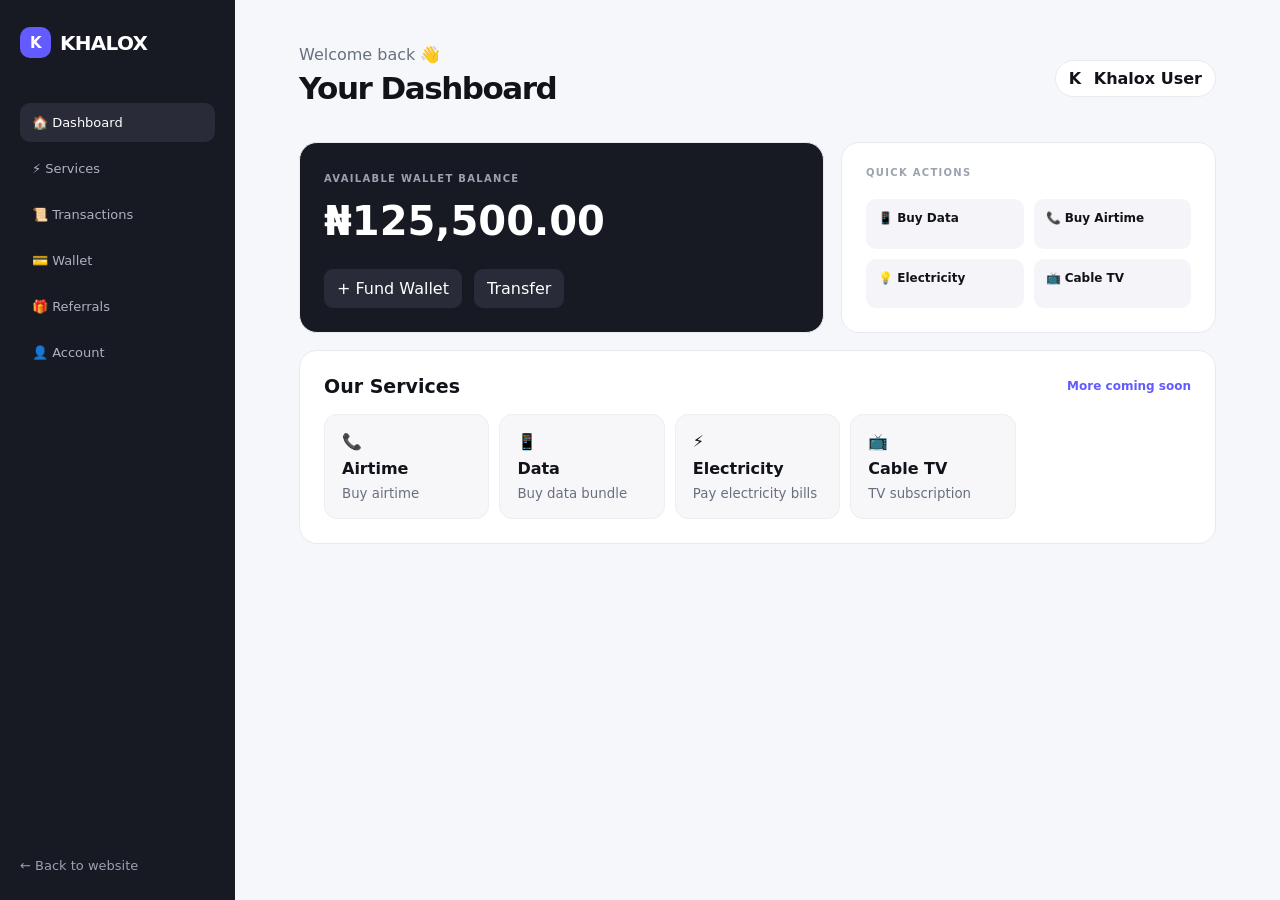
==== dashboard.html @ d81ad6f2 "Replace button with link for Cable TV service" ====
<!DOCTYPE html>
<html lang="en">
<head>
    <meta charset="UTF-8">
    <meta name="viewport" content="width=device-width, initial-scale=1.0">

    <title>Khalox — Dashboard</title>

    <link rel="stylesheet" href="css/style.css">
</head>

<body class="dashboard-body">

<!-- SIDEBAR -->
<aside class="sidebar">

    <a href="index.html" class="brand">
        <span>K</span>
        KHALOX
    </a>

    <nav>

        <a href="dashboard.html" class="active">
            🏠 Dashboard
        </a>

        <a href="#services">
            ⚡ Services
        </a>

        <a href="#transactions">
            📜 Transactions
        </a>

        <a href="#wallet">
            💳 Wallet
        </a>

        <a href="#referral">
            🎁 Referrals
        </a>

        <a href="#account">
            👤 Account
        </a>

    </nav>

    <a href="index.html" class="side-exit">
        ← Back to website
    </a>

</aside>


<!-- MAIN CONTENT -->
<main class="dash-main">

    <!-- HEADER -->
    <header class="dash-header">

        <div>
            <p>Welcome back 👋</p>
            <h1>Your Dashboard</h1>
        </div>

        <div class="user-chip">
            K
            <span>Khalox User</span>
        </div>

    </header>


    <!-- BALANCE + QUICK ACTIONS -->
    <section class="dash-grid" id="wallet">

        <div class="dash-balance">

            <span>AVAILABLE WALLET BALANCE</span>

            <strong>
                ₦125,500.00
            </strong>

            <button onclick="demo('Fund Wallet')">
                + Fund Wallet
            </button>

            <button onclick="demo('Transfer')">
                Transfer
            </button>

        </div>


        <div class="quick">

            <span>QUICK ACTIONS</span>

            <a href="#services">
                📱 Buy Data
            </a>

            <a href="#services">
                📞 Buy Airtime
            </a>

            <a href="#services">
                💡 Electricity
            </a>

            <a href="#services">
                📺 Cable TV
            </a>

        </div>

    </section>


    <!-- SERVICES -->
    <section class="dash-section" id="services">

        <div class="dash-title">

            <h2>
                Our Services
            </h2>

            <span>
                More coming soon
            </span>

        </div>


        <div class="dash-services">

            <a href="services/airtime.html" class="service-link">
    📞
    <b>Airtime</b>
    <small>Buy airtime</small>
            </a>

            <a href="services/data.html" class="service-link">
    📱
    <b>Data</b>
    <small>Buy data bundle</small>
            </a>


            <a href="services/electricity.html" class="service-link">
    ⚡
    <b>Electricity</b>
    <small>Pay electricity bills</small>
            </a>
<a href="services/cable.html" class="service-link">
    📺
    <b>Cable TV</b>
    <small>TV subscription</small>
</a>
---- css/style.css ----
:root{--bg:#f7f8fc;--ink:#11131a;--muted:#687080;--line:#e8eaf0;--primary:#635bff;--dark:#171923;--card:#fff;--green:#13a673}
*{box-sizing:border-box}
html{scroll-behavior:smooth}
body{margin:0;font-family:Inter,ui-sans-serif,system-ui,-apple-system,Segoe UI,Roboto,Arial,sans-serif;color:var(--ink);background:var(--bg)}
a{text-decoration:none;color:inherit}
button,input{font:inherit}

.navbar{height:76px;background:#fff;border-bottom:1px solid var(--line);display:flex;align-items:center;justify-content:space-between;padding:0 6%;position:sticky;top:0;z-index:20}
.brand{font-weight:900;letter-spacing:-.7px;font-size:20px;display:flex;align-items:center;gap:9px}
.brand span{display:grid;place-items:center;width:31px;height:31px;border-radius:10px;background:var(--primary);color:white;font-size:15px}
.navbar nav{display:flex;align-items:center;gap:26px;font-size:14px;color:#454b58}
.nav-login{font-weight:700}
.nav-btn,.primary-btn{background:var(--primary);color:white;padding:12px 18px;border-radius:11px;font-weight:800;border:0;cursor:pointer;display:inline-block}
.menu{display:none;border:0;background:none;font-size:25px}

.hero{min-height:610px;padding:85px 8%;display:grid;grid-template-columns:1.05fr .95fr;gap:70px;align-items:center;background:radial-gradient(circle at 80% 35%,#e8e7ff,transparent 32%),linear-gradient(180deg,#fff,#f7f8fc)}
.pill,.eyebrow{font-size:11px;font-weight:900;letter-spacing:1.5px;color:var(--primary)}
.pill{display:inline-block;background:#eeedff;padding:8px 12px;border-radius:99px;letter-spacing:.3px}
.hero h1{font-size:clamp(46px,6vw,78px);line-height:.98;letter-spacing:-4px;margin:20px 0}
.hero h1 em{font-style:normal;color:var(--primary)}
.hero p{font-size:18px;line-height:1.7;color:var(--muted);max-width:590px}
.hero-actions{display:flex;gap:12px;margin:30px 0 20px;flex-wrap:wrap}
.secondary-btn{padding:11px 18px;border:1px solid var(--line);background:#fff;border-radius:11px;font-weight:800;display:inline-block}
.trust{font-size:13px;color:var(--muted)}
.trust span{color:var(--green);font-weight:900}

.hero-card{background:#171923;color:#fff;border-radius:28px;padding:28px;box-shadow:0 25px 70px #27265b25;max-width:430px;justify-self:center;width:100%;transform:rotate(1deg)}
.card-top{display:flex;justify-content:space-between;color:#bfc2ce}
.dot{width:10px;height:10px;border-radius:50%;background:#6b62ff}
.balance{font-size:38px;font-weight:900;margin-top:48px;letter-spacing:-1px}
.muted{color:#9ca1b0;font-size:13px}
.mini-actions{display:flex;gap:9px;margin:25px 0}
.mini-actions button{background:#2a2d38;border:0;color:#fff;padding:10px 12px;border-radius:9px}
.activity{border-top:1px solid #30333e;padding-top:15px}
.activity>div{display:flex;align-items:center;gap:10px;margin:15px 0}
.activity p{flex:1;margin:0;font-size:13px}
.activity small{display:block;color:#8d92a0;margin-top:3px}
.activity strong{font-size:12px}
.icon{width:34px;height:34px;border-radius:10px;display:grid;place-items:center}
.icon.green{background:#103f33}
.icon.blue{background:#182f5a}

.stats{display:grid;grid-template-columns:repeat(4,1fr);background:#fff;border-block:1px solid var(--line);padding:27px 8%}
.stats div{display:flex;flex-direction:column;align-items:center;border-right:1px solid var(--line)}
.stats div:last-child{border:0}
.stats strong{font-size:26px}
.stats span{font-size:12px;color:var(--muted);margin-top:4px}

.section{padding:95px 8%}
.section-head{display:flex;justify-content:space-between;gap:30px;align-items:end;margin-bottom:35px}
.section-head h2,.why h2,.cta h2{font-size:40px;letter-spacing:-2px;margin:8px 0}
.section-head p{max-width:390px;color:var(--muted);line-height:1.6}

.service-grid{display:grid;grid-template-columns:repeat(3,1fr);gap:17px}
.service-card{background:#fff;border:1px solid var(--line);border-radius:18px;padding:24px;transition:.2s}
.service-card:hover{transform:translateY(-4px);box-shadow:0 15px 40px #0000000b}
.service-card h3{margin:18px 0 7px}
.service-card p{color:var(--muted);line-height:1.5;font-size:14px;min-height:43px}
.service-card span{font-size:13px;font-weight:800;color:var(--primary)}
.service-icon{width:45px;height:45px;border-radius:13px;display:grid;place-items:center;font-weight:900}
.orange{background:#fff0df;color:#ee8b20}
.purple{background:#eeedff;color:#635bff}
.blue{background:#e6f1ff;color:#3180e8}
.pink{background:#ffe7f1;color:#df4d86}
.green{background:#e4f8f0;color:#13966a}
.dark{background:#eceef3;color:#171923}

.why{background:#171923;color:#fff;display:grid;grid-template-columns:.9fr 1.1fr;gap:80px}
.why-panel p{color:#aeb2c0;line-height:1.7;max-width:480px;margin-bottom:28px}
.features{display:grid;grid-template-columns:1fr 1fr;gap:20px}
.features div{border:1px solid #30333e;padding:24px;border-radius:17px}
.features b{color:#8e88ff}
.features p{color:#aeb2c0;line-height:1.5;font-size:14px}

.cta{margin:30px 8% 90px;padding:55px;border-radius:25px;background:#eae9ff;display:flex;justify-content:space-between;align-items:center;gap:20px}
.cta p{color:var(--muted)}

.faq details{background:#fff;border:1px solid var(--line);padding:20px;border-radius:13px;margin:10px 0}
.faq summary{font-weight:800;cursor:pointer}
.faq details p{color:var(--muted);line-height:1.6}

footer{background:#fff;border-top:1px solid var(--line);padding:45px 8%;display:flex;justify-content:space-between;gap:30px;flex-wrap:wrap}
footer p,footer small{color:var(--muted);font-size:13px}
footer>div:nth-child(2){display:flex;gap:20px;font-size:13px;font-weight:700}

.auth-body{min-height:100vh;background:linear-gradient(135deg,#f7f8fc,#ecebff)}
.auth-brand{position:absolute;top:28px;left:6%}
.auth-wrap{min-height:100vh;display:grid;place-items:center;padding:80px 20px}
.auth-card{width:min(440px,100%);background:#fff;border:1px solid var(--line);border-radius:22px;padding:35px;box-shadow:0 20px 70px #0000000c}
.auth-card h1{font-size:34px;letter-spacing:-1.5px;margin:8px 0}
.auth-card>p{color:var(--muted);line-height:1.5}
.auth-card form{margin-top:25px}
.auth-card label{display:block;font-size:13px;font-weight:800;margin:15px 0}
.auth-card input{width:100%;padding:13px;border:1px solid #dfe2ea;border-radius:10px;margin-top:7px;outline:0}
.auth-card input:focus{border-color:var(--primary)}
.form-row{display:flex!important;justify-content:space-between;align-items:center;font-weight:500!important}
.form-row a,.auth-bottom a{color:var(--primary);font-weight:800}
.check{display:flex!important;align-items:center;gap:6px;white-space:nowrap}
.check input{width:auto!important;margin:0!important}
.full{width:100%;text-align:center}
.or{text-align:center;color:var(--muted);font-size:12px;margin:15px 0}
.auth-bottom{text-align:center;font-size:13px}

.dashboard-body{display:flex;background:#f6f7fb}
.sidebar{position:fixed;width:235px;height:100vh;background:#171923;color:#fff;padding:27px 20px;display:flex;flex-direction:column}
.sidebar nav{display:grid;gap:7px;margin-top:45px}
.sidebar nav a{padding:12px;border-radius:10px;color:#aeb2c0;font-size:13px}
.sidebar nav a.active,.sidebar nav a:hover{background:#292c38;color:#fff}
.side-exit{margin-top:auto;color:#9ca1b0;font-size:13px}
.dash-main{margin-left:235px;padding:45px 5%;width:calc(100% - 235px)}
.dash-header{display:flex;justify-content:space-between;align-items:center;margin-bottom:30px}
.dash-header h1{margin:6px 0;font-size:31px;letter-spacing:-1.5px}
.dash-header p{margin:0;color:var(--muted)}
.user-chip{background:#fff;border:1px solid var(--line);padding:8px 13px;border-radius:30px;font-weight:900}
.user-chip span{font-weight:600;margin-left:7px}

.dash-grid{display:grid;grid-template-columns:1.4fr 1fr;gap:17px}
.dash-balance,.quick,.dash-section{background:#fff;border:1px solid var(--line);border-radius:18px;padding:24px}
.dash-balance{background:#171923;color:#fff}
.dash-balance>span,.quick>span{font-size:10px;letter-spacing:1.3px;font-weight:900;color:#9ca1b0}
.dash-balance strong{display:block;font-size:40px;margin:12px 0 25px}
.dash-balance button{background:#292c38;color:#fff;border:0;padding:10px 13px;border-radius:9px;margin-right:7px}
.quick{display:grid;grid-template-columns:1fr 1fr;gap:10px}
.quick span{grid-column:1/-1}
.quick a{background:#f5f5f9;padding:12px;border-radius:10px;font-size:12px;font-weight:800}

.dash-section{margin-top:17px}
.dash-title{display:flex;justify-content:space-between;align-items:center;margin-bottom:17px}
.dash-title h2{margin:0;font-size:19px}
.dash-title a,.dash-title span{font-size:12px;color:var(--primary);font-weight:800}
.dash-services{display:grid;grid-template-columns:repeat(5,1fr);gap:10px}
.dash-services button{background:#f7f7fa;border:1px solid #eceef3;border-radius:13px;padding:17px;text-align:left;cursor:pointer}
.dash-services button>b,.dash-services button>small{display:block;margin-top:8px}
.dash-services button>small{color:var(--muted)}

.table-wrap{overflow:auto}
table{width:100%;border-collapse:collapse;font-size:13px}
th,td{text-align:left;padding:15px;border-bottom:1px solid var(--line);white-space:nowrap}
th{font-size:10px;color:var(--muted);letter-spacing:1px}
.status{padding:5px 8px;border-radius:20px;font-size:10px;font-weight:900}
.status.success{background:#e4f8f0;color:#138a63}

.referral{display:flex;justify-content:space-between;align-items:center}
.referral p{color:var(--muted)}
.referral button{background:var(--primary);color:#fff;border:0;border-radius:10px;padding:12px;font-weight:800}

@media(max-width:850px){
.navbar nav{display:none}
.menu{display:block}
.hero{grid-template-columns:1fr;padding:65px 6%;gap:30px}
.hero h1{letter-spacing:-2px}
.hero-card{transform:none}
.stats{grid-template-columns:1fr 1fr;gap:20px}
.stats div:nth-child(2){border:0}
.section{padding:65px 6%}
.section-head{display:block}
.service-grid{grid-template-columns:1fr 1fr}
.why{grid-template-columns:1fr;padding:65px 6%;gap:35px}
.cta{margin:20px 6% 60px;display:block;padding:35px}
.sidebar{position:static;width:100%;height:auto}
.dashboard-body{display:block}
.sidebar nav{display:none}
.side-exit{display:none}
.dash-main{margin:0;width:100%;padding:30px 5%}
.dash-grid{grid-template-columns:1fr}
.dash-services{grid-template-columns:repeat(2,1fr)}
.dash-header{align-items:flex-start}
.user-chip{display:none}
.referral{display:block}
}

@media(max-width:520px){
.hero h1{font-size:47px}
.service-grid{grid-template-columns:1fr}
.features{grid-template-columns:1fr}
.stats{padding:25px 5%}
.stats div{border:0}
.section-head h2,.why h2,.cta h2{font-size:32px}
.auth-card{padding:25px}
.dash-services{grid-template-columns:1fr 1fr}
.navbar{padding:0 5%}
      }
.service-link{
    background:#f7f7fa;
    border:1px solid #eceef3;
    border-radius:13px;
    padding:17px;
    text-align:left;
    cursor:pointer;
    display:block;
    color:inherit;
}

.service-link:hover{
    border-color:#635bff;
    transform:translateY(-2px);
}

.service-link>b,
.service-link>small{
    display:block;
    margin-top:8px;
}

.service-link>small{
    color:#687080;
}
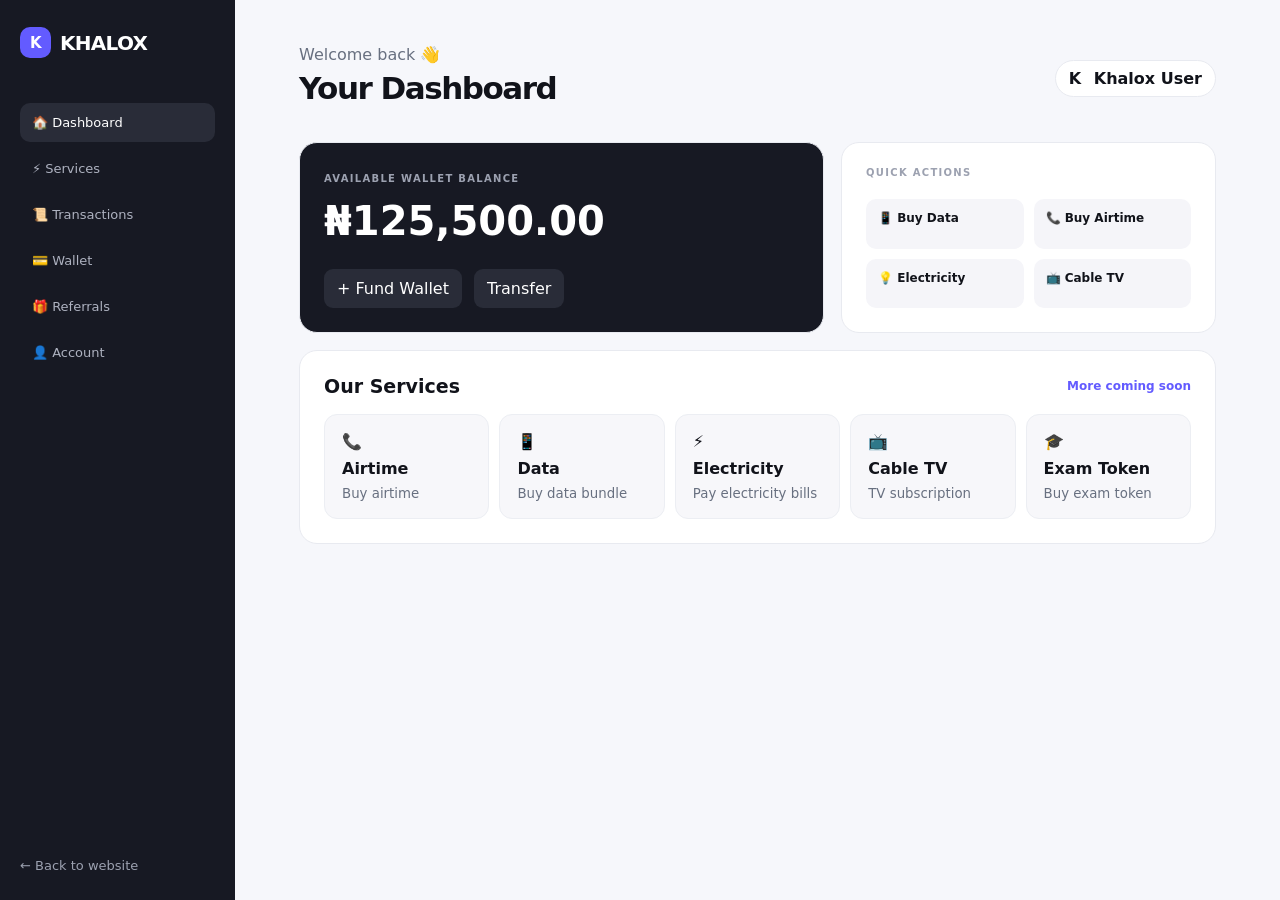
==== commit d75faa48: "Update dashboard.html" ====
--- a/dashboard.html
+++ b/dashboard.html
@@ -161,3 +161,8 @@
     <b>Cable TV</b>
     <small>TV subscription</small>
 </a>
+<a href="services/exam.html" class="service-link">
+    🎓
+    <b>Exam Token</b>
+    <small>Buy exam token</small>
+</a>
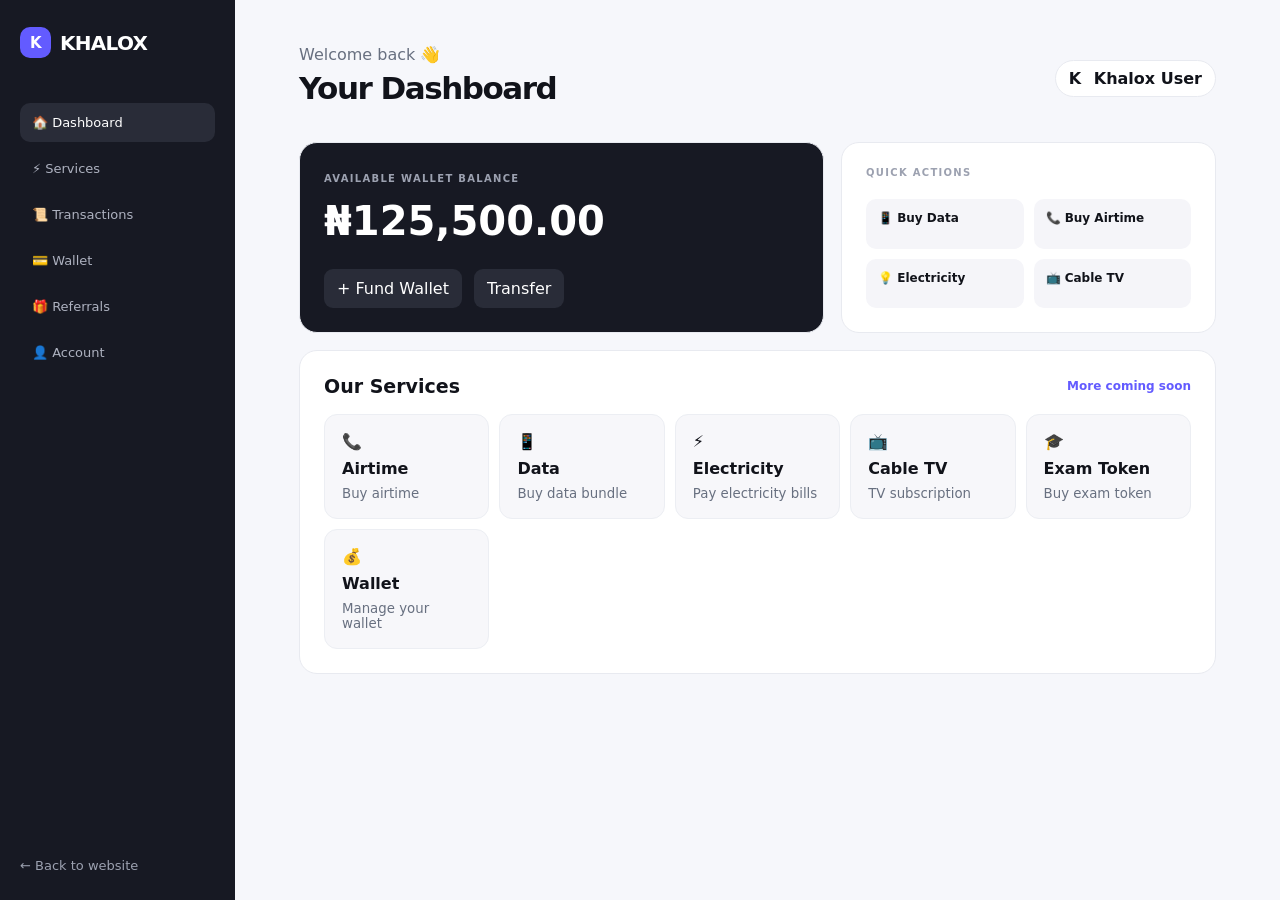
==== commit fb844301: "Add wallet link to dashboard" ====
--- a/dashboard.html
+++ b/dashboard.html
@@ -166,3 +166,8 @@
     <b>Exam Token</b>
     <small>Buy exam token</small>
 </a>
+<a href="services/wallet.html" class="service-link">
+    💰
+    <b>Wallet</b>
+    <small>Manage your wallet</small>
+</a>
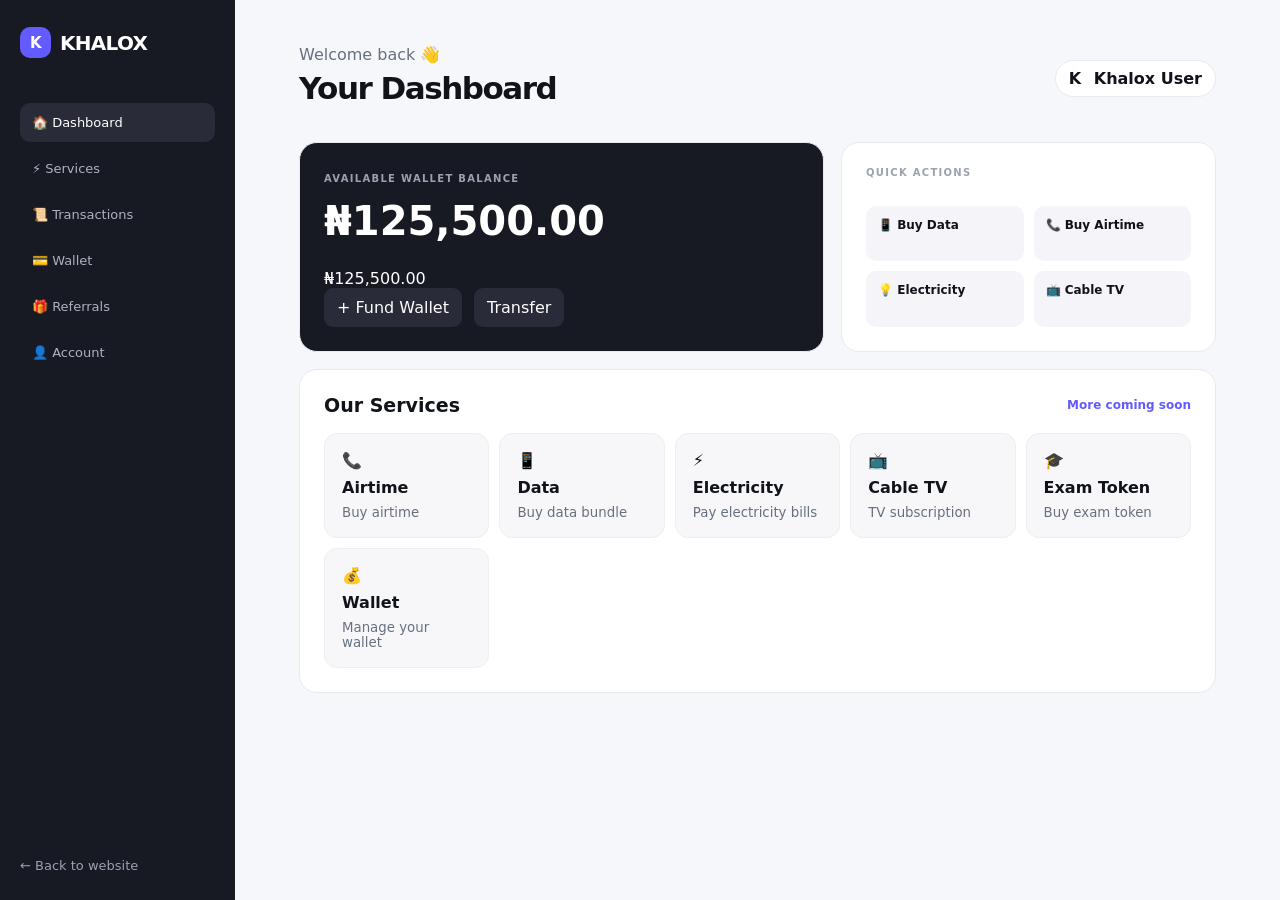
==== commit 0f81b91d: "Refactor wallet balance display in dashboard.html Updated wallet balance display to use a span for d" ====
--- a/dashboard.html
+++ b/dashboard.html
@@ -81,8 +81,11 @@
             <span>AVAILABLE WALLET BALANCE</span>
 
             <strong>
-                ₦125,500.00
+                <span data-wallet-balance>₦125,500.00</span>
             </strong>
+            <div class="wallet-balance">
+    <span data-wallet-balance>₦125,500.00</span>
+            </div>
 
             <button onclick="demo('Fund Wallet')">
                 + Fund Wallet
@@ -91,7 +94,7 @@
             <button onclick="demo('Transfer')">
                 Transfer
             </button>
-
+<script src="js/app.js"></script>
         </div>
 
 
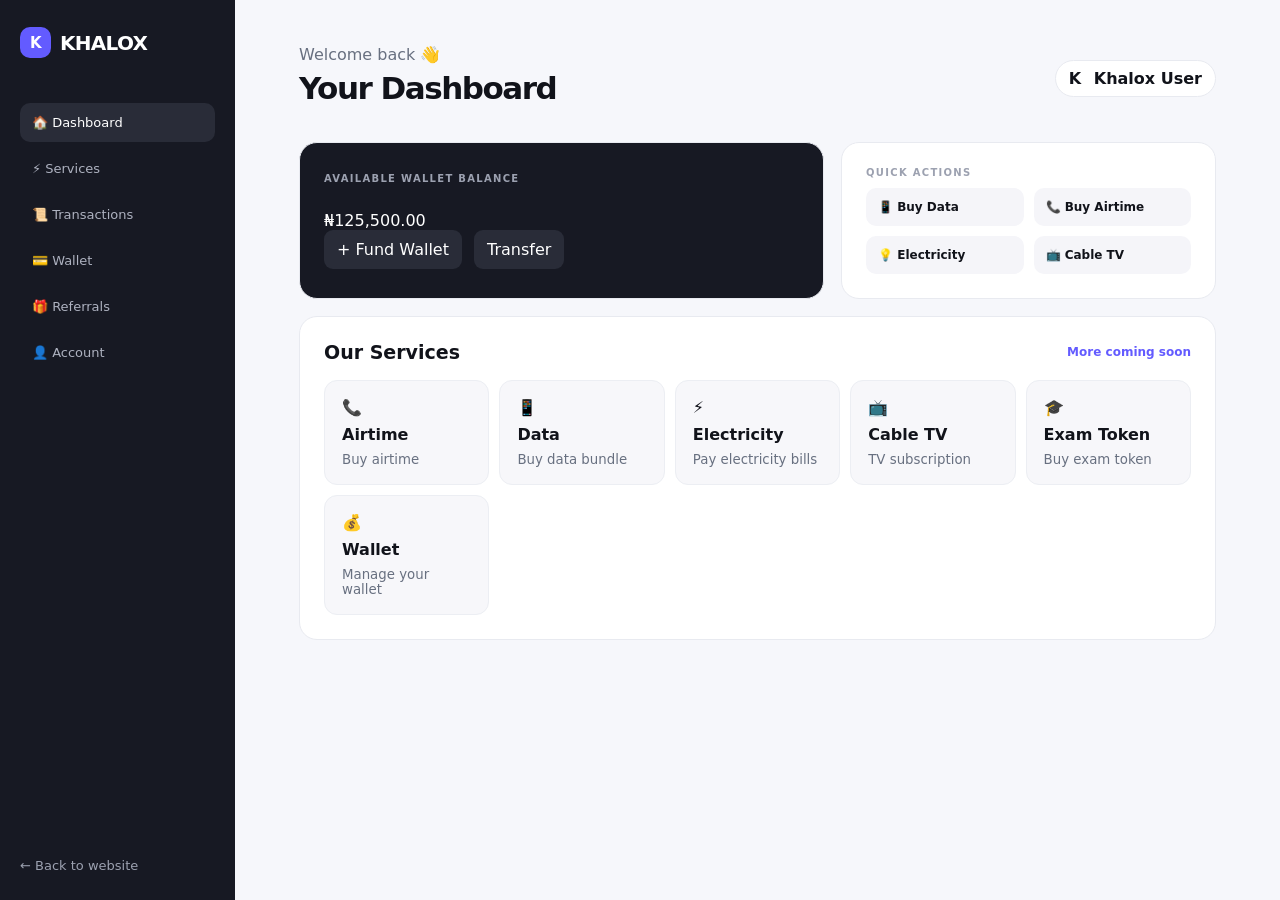
==== commit 6e710a1e: "Fix wallet balance display in dashboard.html" ====
--- a/dashboard.html
+++ b/dashboard.html
@@ -81,7 +81,7 @@
             <span>AVAILABLE WALLET BALANCE</span>
 
             <strong>
-                <span data-wallet-balance>₦125,500.00</span>
+                
             </strong>
             <div class="wallet-balance">
     <span data-wallet-balance>₦125,500.00</span>
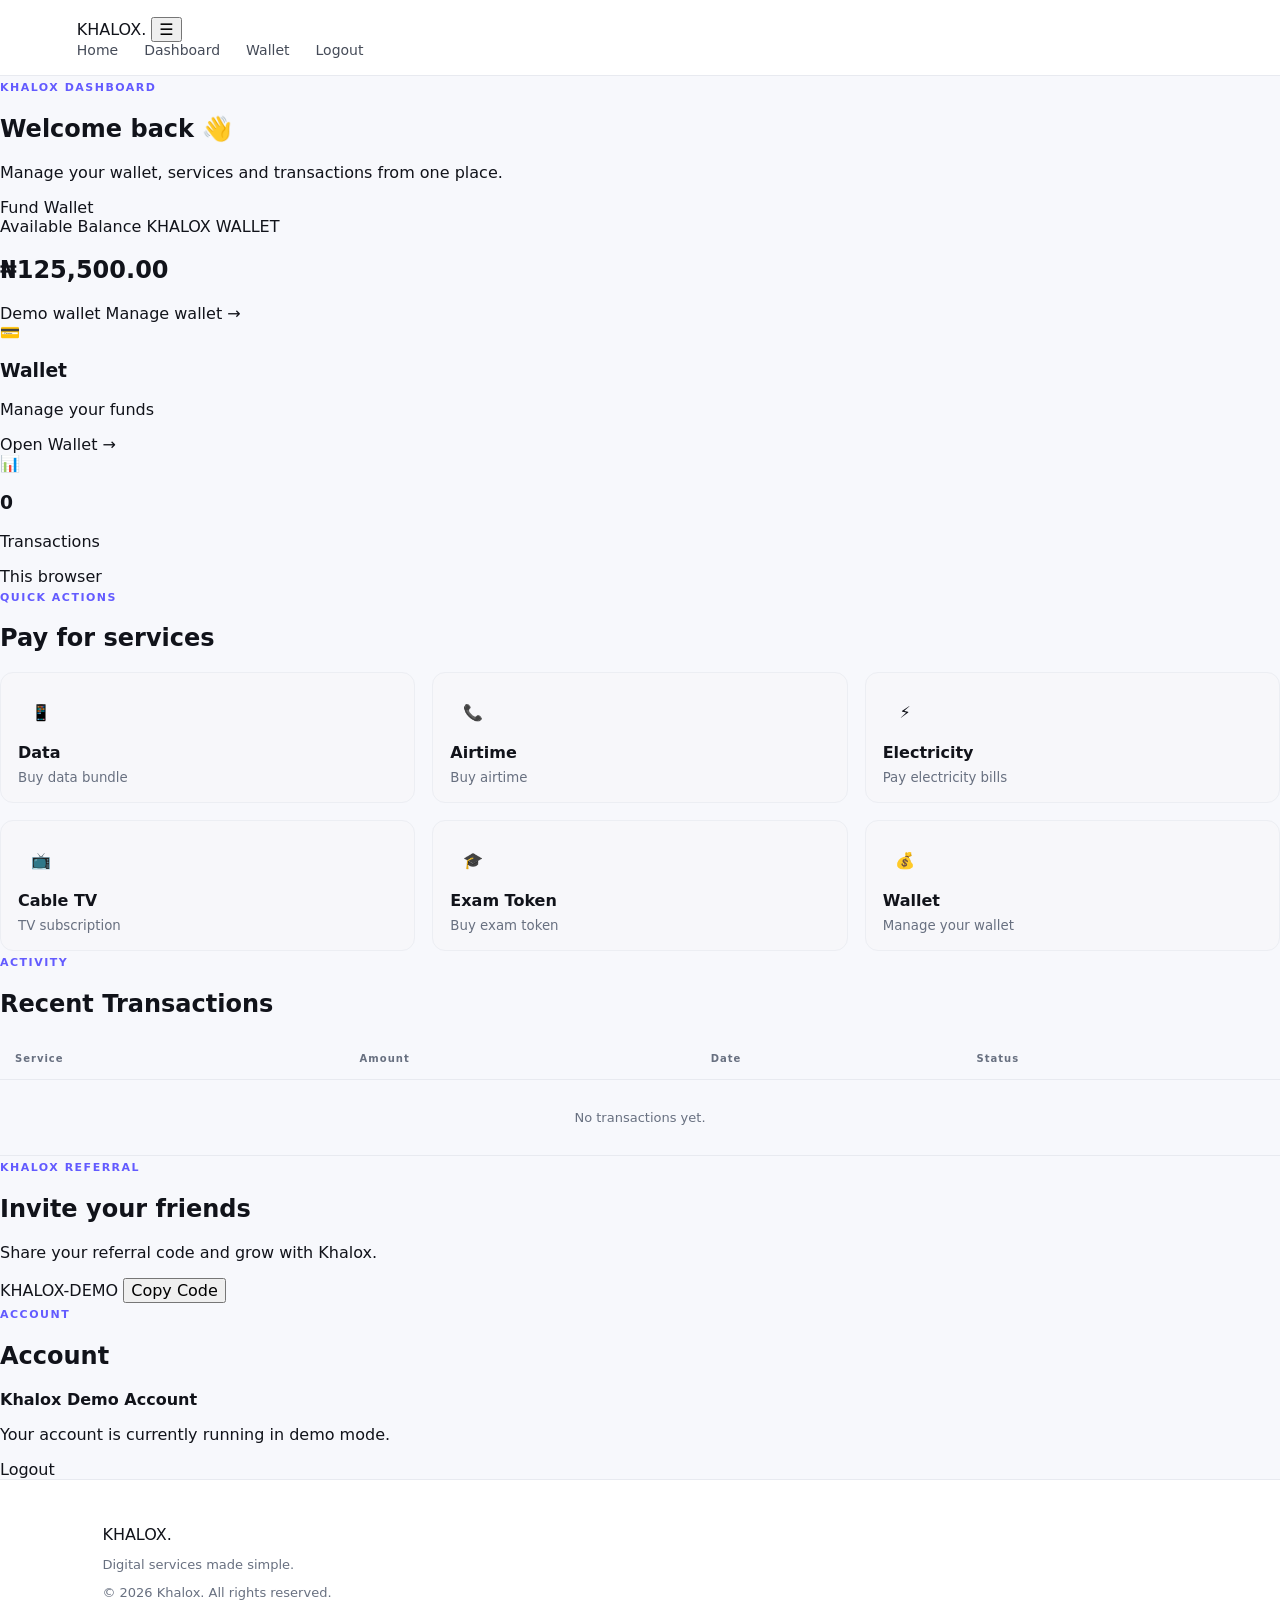
==== commit e822db54: "Refactor HTML structure and improve readability" ====
--- a/dashboard.html
+++ b/dashboard.html
@@ -1,176 +1,726 @@
 <!DOCTYPE html>
 <html lang="en">
+
 <head>
+
     <meta charset="UTF-8">
-    <meta name="viewport" content="width=device-width, initial-scale=1.0">
+
+    <meta name="viewport"
+          content="width=device-width, initial-scale=1.0">
 
     <title>Khalox — Dashboard</title>
 
-    <link rel="stylesheet" href="css/style.css">
+    <link rel="stylesheet"
+          href="css/style.css">
+
 </head>
 
-<body class="dashboard-body">
-
-<!-- SIDEBAR -->
-<aside class="sidebar">
-
-    <a href="index.html" class="brand">
-        <span>K</span>
-        KHALOX
-    </a>
-
-    <nav>
-
-        <a href="dashboard.html" class="active">
-            🏠 Dashboard
+
+<body>
+
+
+<!-- ================================
+     DASHBOARD NAVBAR
+================================ -->
+
+<header class="navbar">
+
+    <div class="container nav-inner">
+
+        <a href="index.html"
+           class="logo">
+
+            KHALOX<span>.</span>
+
         </a>
 
-        <a href="#services">
-            ⚡ Services
+
+        <button id="menuBtn"
+                class="menu-btn">
+
+            ☰
+
+        </button>
+
+
+        <nav id="navLinks">
+
+            <a href="index.html">
+                Home
+            </a>
+
+            <a href="dashboard.html">
+                Dashboard
+            </a>
+
+            <a href="services/wallet.html">
+                Wallet
+            </a>
+
+            <a href="login.html">
+                Logout
+            </a>
+
+        </nav>
+
+    </div>
+
+</header>
+
+
+
+<!-- ================================
+     DASHBOARD
+================================ -->
+
+<main class="dashboard">
+
+<div class="container">
+
+
+    <!-- ================================
+         WELCOME
+    ================================= -->
+
+    <section class="dashboard-header">
+
+        <div>
+
+            <span class="eyebrow">
+                KHALOX DASHBOARD
+            </span>
+
+            <h1>
+                Welcome back 👋
+            </h1>
+
+            <p>
+                Manage your wallet, services and transactions
+                from one place.
+            </p>
+
+        </div>
+
+
+        <a href="services/wallet.html"
+           class="btn btn-primary">
+
+            Fund Wallet
+
         </a>
 
-        <a href="#transactions">
-            📜 Transactions
-        </a>
-
-        <a href="#wallet">
-            💳 Wallet
-        </a>
-
-        <a href="#referral">
-            🎁 Referrals
-        </a>
-
-        <a href="#account">
-            👤 Account
-        </a>
-
-    </nav>
-
-    <a href="index.html" class="side-exit">
-        ← Back to website
-    </a>
-
-</aside>
-
-
-<!-- MAIN CONTENT -->
-<main class="dash-main">
-
-    <!-- HEADER -->
-    <header class="dash-header">
+    </section>
+
+
+
+    <!-- ================================
+         WALLET + STATS
+    ================================= -->
+
+    <section class="dashboard-grid">
+
+
+        <!-- WALLET -->
+
+        <div class="wallet-card">
+
+            <div class="wallet-top">
+
+                <span>
+                    Available Balance
+                </span>
+
+                <span>
+                    KHALOX WALLET
+                </span>
+
+            </div>
+
+
+            <h2>
+
+                <span data-wallet-balance>
+                    ₦125,500.00
+                </span>
+
+            </h2>
+
+
+            <div class="wallet-bottom">
+
+                <span>
+                    Demo wallet
+                </span>
+
+                <a href="services/wallet.html">
+                    Manage wallet →
+                </a>
+
+            </div>
+
+        </div>
+
+
+
+        <!-- STAT 1 -->
+
+        <div class="stat-card">
+
+            <span class="stat-icon">
+                💳
+            </span>
+
+            <h3>
+                Wallet
+            </h3>
+
+            <p>
+                Manage your funds
+            </p>
+
+            <a href="services/wallet.html">
+                Open Wallet →
+            </a>
+
+        </div>
+
+
+
+        <!-- STAT 2 -->
+
+        <div class="stat-card">
+
+            <span class="stat-icon">
+                📊
+            </span>
+
+            <h3 id="transactionCount">
+                0
+            </h3>
+
+            <p>
+                Transactions
+            </p>
+
+            <span>
+                This browser
+            </span>
+
+        </div>
+
+    </section>
+
+
+
+    <!-- ================================
+         QUICK ACTIONS
+    ================================= -->
+
+    <section class="dashboard-section">
+
+        <div class="section-heading">
+
+            <div>
+
+                <span class="eyebrow">
+                    QUICK ACTIONS
+                </span>
+
+                <h2>
+                    Pay for services
+                </h2>
+
+            </div>
+
+        </div>
+
+
+        <div class="service-grid">
+
+
+            <!-- DATA -->
+
+            <a href="services/data.html"
+               class="service-link">
+
+                <span class="service-icon">
+                    📱
+                </span>
+
+                <b>
+                    Data
+                </b>
+
+                <small>
+                    Buy data bundle
+                </small>
+
+            </a>
+
+
+
+            <!-- AIRTIME -->
+
+            <a href="services/airtime.html"
+               class="service-link">
+
+                <span class="service-icon">
+                    📞
+                </span>
+
+                <b>
+                    Airtime
+                </b>
+
+                <small>
+                    Buy airtime
+                </small>
+
+            </a>
+
+
+
+            <!-- ELECTRICITY -->
+
+            <a href="services/electricity.html"
+               class="service-link">
+
+                <span class="service-icon">
+                    ⚡
+                </span>
+
+                <b>
+                    Electricity
+                </b>
+
+                <small>
+                    Pay electricity bills
+                </small>
+
+            </a>
+
+
+
+            <!-- CABLE -->
+
+            <a href="services/cable.html"
+               class="service-link">
+
+                <span class="service-icon">
+                    📺
+                </span>
+
+                <b>
+                    Cable TV
+                </b>
+
+                <small>
+                    TV subscription
+                </small>
+
+            </a>
+
+
+
+            <!-- EXAM -->
+
+            <a href="services/exam.html"
+               class="service-link">
+
+                <span class="service-icon">
+                    🎓
+                </span>
+
+                <b>
+                    Exam Token
+                </b>
+
+                <small>
+                    Buy exam token
+                </small>
+
+            </a>
+
+
+
+            <!-- WALLET -->
+
+            <a href="services/wallet.html"
+               class="service-link">
+
+                <span class="service-icon">
+                    💰
+                </span>
+
+                <b>
+                    Wallet
+                </b>
+
+                <small>
+                    Manage your wallet
+                </small>
+
+            </a>
+
+        </div>
+
+    </section>
+
+
+
+    <!-- ================================
+         RECENT TRANSACTIONS
+    ================================= -->
+
+    <section class="dashboard-section">
+
+        <div class="section-heading">
+
+            <div>
+
+                <span class="eyebrow">
+                    ACTIVITY
+                </span>
+
+                <h2>
+                    Recent Transactions
+                </h2>
+
+            </div>
+
+        </div>
+
+
+        <div class="table-card">
+
+            <div class="table-wrap">
+
+                <table>
+
+                    <thead>
+
+                        <tr>
+
+                            <th>
+                                Service
+                            </th>
+
+                            <th>
+                                Amount
+                            </th>
+
+                            <th>
+                                Date
+                            </th>
+
+                            <th>
+                                Status
+                            </th>
+
+                        </tr>
+
+                    </thead>
+
+
+                    <tbody id="transactionList">
+
+                        <!-- Transactions will appear here -->
+
+                    </tbody>
+
+                </table>
+
+            </div>
+
+        </div>
+
+    </section>
+
+
+
+    <!-- ================================
+         REFERRAL
+    ================================= -->
+
+    <section class="referral-card">
 
         <div>
-            <p>Welcome back 👋</p>
-            <h1>Your Dashboard</h1>
-        </div>
-
-        <div class="user-chip">
-            K
-            <span>Khalox User</span>
-        </div>
-
-    </header>
-
-
-    <!-- BALANCE + QUICK ACTIONS -->
-    <section class="dash-grid" id="wallet">
-
-        <div class="dash-balance">
-
-            <span>AVAILABLE WALLET BALANCE</span>
-
-            <strong>
-                
-            </strong>
-            <div class="wallet-balance">
-    <span data-wallet-balance>₦125,500.00</span>
-            </div>
-
-            <button onclick="demo('Fund Wallet')">
-                + Fund Wallet
+
+            <span class="eyebrow">
+                KHALOX REFERRAL
+            </span>
+
+            <h2>
+                Invite your friends
+            </h2>
+
+            <p>
+                Share your referral code and grow with Khalox.
+            </p>
+
+        </div>
+
+
+        <div class="referral-code">
+
+            <span>
+                KHALOX-DEMO
+            </span>
+
+            <button onclick="copyRef()">
+
+                Copy Code
+
             </button>
 
-            <button onclick="demo('Transfer')">
-                Transfer
-            </button>
+        </div>
+
+    </section>
+
+
+
+    <!-- ================================
+         ACCOUNT
+    ================================= -->
+
+    <section class="dashboard-section">
+
+        <div class="section-heading">
+
+            <div>
+
+                <span class="eyebrow">
+                    ACCOUNT
+                </span>
+
+                <h2>
+                    Account
+                </h2>
+
+            </div>
+
+        </div>
+
+
+        <div class="account-card">
+
+            <div>
+
+                <strong>
+                    Khalox Demo Account
+                </strong>
+
+                <p>
+                    Your account is currently running
+                    in demo mode.
+                </p>
+
+            </div>
+
+
+            <a href="login.html"
+               class="btn btn-secondary">
+
+                Logout
+
+            </a>
+
+        </div>
+
+    </section>
+
+
+</div>
+
+</main>
+
+
+
+<!-- ================================
+     FOOTER
+================================ -->
+
+<footer class="footer">
+
+    <div class="container">
+
+        <div class="footer-inner">
+
+            <div>
+
+                <a href="index.html"
+                   class="logo">
+
+                    KHALOX<span>.</span>
+
+                </a>
+
+                <p>
+                    Digital services made simple.
+                </p>
+
+            </div>
+
+
+            <div>
+
+                <p>
+                    © 2026 Khalox. All rights reserved.
+                </p>
+
+            </div>
+
+        </div>
+
+    </div>
+
+</footer>
+
+
+
+<!-- ================================
+     KHALOX APP
+================================ -->
+
 <script src="js/app.js"></script>
-        </div>
-
-
-        <div class="quick">
-
-            <span>QUICK ACTIONS</span>
-
-            <a href="#services">
-                📱 Buy Data
-            </a>
-
-            <a href="#services">
-                📞 Buy Airtime
-            </a>
-
-            <a href="#services">
-                💡 Electricity
-            </a>
-
-            <a href="#services">
-                📺 Cable TV
-            </a>
-
-        </div>
-
-    </section>
-
-
-    <!-- SERVICES -->
-    <section class="dash-section" id="services">
-
-        <div class="dash-title">
-
-            <h2>
-                Our Services
-            </h2>
-
-            <span>
-                More coming soon
-            </span>
-
-        </div>
-
-
-        <div class="dash-services">
-
-            <a href="services/airtime.html" class="service-link">
-    📞
-    <b>Airtime</b>
-    <small>Buy airtime</small>
-            </a>
-
-            <a href="services/data.html" class="service-link">
-    📱
-    <b>Data</b>
-    <small>Buy data bundle</small>
-            </a>
-
-
-            <a href="services/electricity.html" class="service-link">
-    ⚡
-    <b>Electricity</b>
-    <small>Pay electricity bills</small>
-            </a>
-<a href="services/cable.html" class="service-link">
-    📺
-    <b>Cable TV</b>
-    <small>TV subscription</small>
-</a>
-<a href="services/exam.html" class="service-link">
-    🎓
-    <b>Exam Token</b>
-    <small>Buy exam token</small>
-</a>
-<a href="services/wallet.html" class="service-link">
-    💰
-    <b>Wallet</b>
-    <small>Manage your wallet</small>
-</a>
+
+
+
+<!-- ================================
+     DASHBOARD TRANSACTIONS
+================================ -->
+
+<script>
+
+function displayTransactions() {
+
+    const list =
+        document.getElementById(
+            "transactionList"
+        );
+
+
+    if (!list) {
+
+        return;
+
+    }
+
+
+    const transactions =
+        getTransactions();
+
+
+    /*
+     * Update transaction counter
+     */
+
+    const counter =
+        document.getElementById(
+            "transactionCount"
+        );
+
+
+    if (counter) {
+
+        counter.textContent =
+            transactions.length;
+
+    }
+
+
+    /*
+     * No transactions yet
+     */
+
+    if (transactions.length === 0) {
+
+        list.innerHTML = `
+
+            <tr>
+
+                <td colspan="4"
+                    style="
+                        text-align:center;
+                        padding:30px;
+                        color:#687080;
+                    ">
+
+                    No transactions yet.
+
+                </td>
+
+            </tr>
+
+        `;
+
+        return;
+
+    }
+
+
+    /*
+     * Show latest 10 transactions
+     */
+
+    list.innerHTML =
+
+        transactions
+        .slice(0, 10)
+        .map(function(transaction) {
+
+            return `
+
+                <tr>
+
+                    <td>
+                        ${transaction.service}
+                    </td>
+
+                    <td>
+                        ₦${Number(
+                            transaction.amount
+                        ).toLocaleString("en-NG")}
+                    </td>
+
+                    <td>
+                        ${transaction.date}
+                    </td>
+
+                    <td>
+
+                        <span
+                            class="status success">
+
+                            ${transaction.status}
+
+                        </span>
+
+                    </td>
+
+                </tr>
+
+            `;
+
+        })
+        .join("");
+
+}
+
+
+
+/*
+ * Load transactions when page opens
+ */
+
+document.addEventListener(
+    "DOMContentLoaded",
+    displayTransactions
+);
+
+</script>
+
+
+</body>
+
+</html>
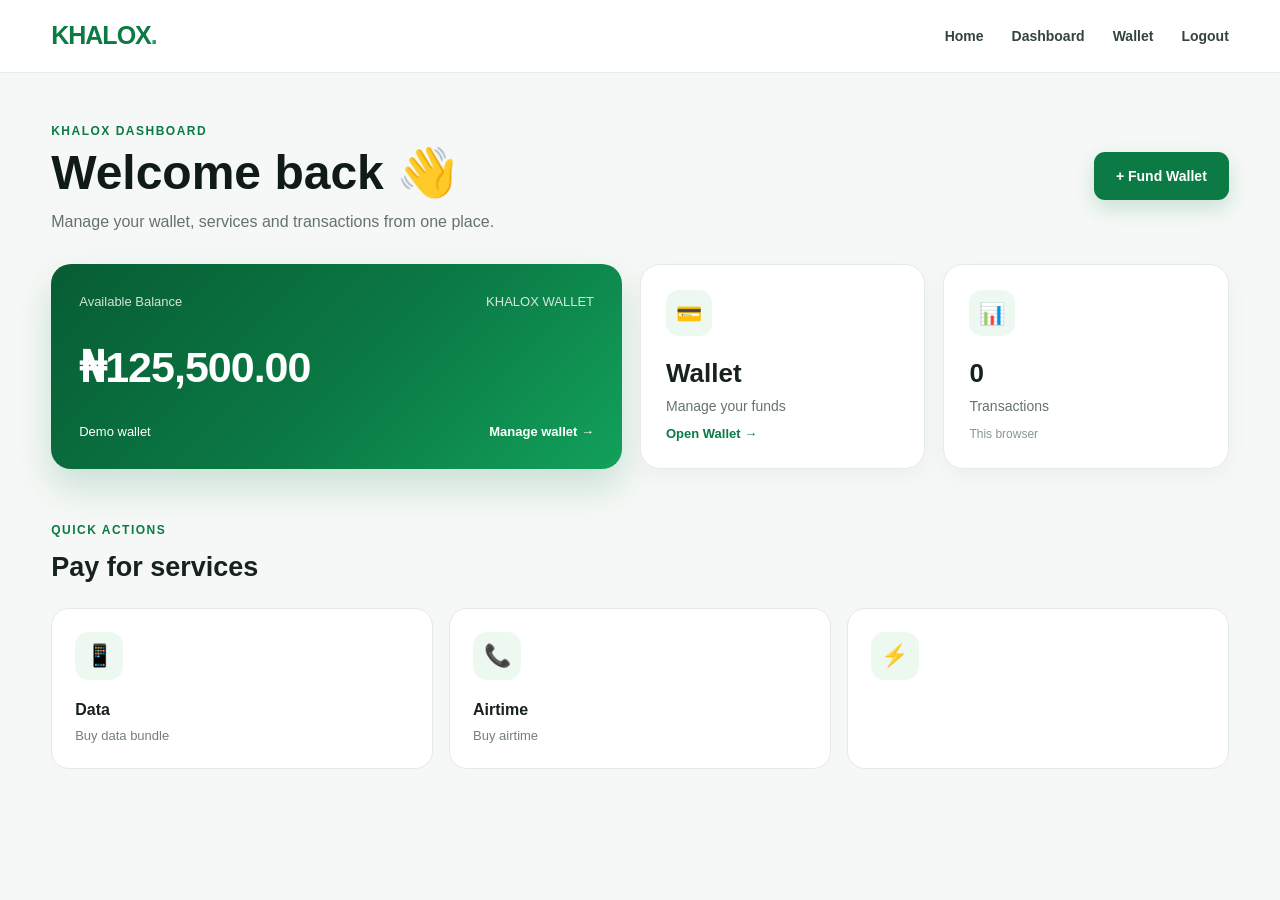
==== commit fac44eea: "Update dashboard.html" ====
--- a/dashboard.html
+++ b/dashboard.html
@@ -8,10 +8,859 @@
     <meta name="viewport"
           content="width=device-width, initial-scale=1.0">
 
+    <meta name="theme-color"
+          content="#0b7a45">
+
     <title>Khalox — Dashboard</title>
 
-    <link rel="stylesheet"
-          href="css/style.css">
+
+    <style>
+
+        /* =========================================
+           KHALOX DASHBOARD
+           SELF-CONTAINED GREEN & WHITE DESIGN
+        ========================================= */
+
+        * {
+            box-sizing: border-box;
+            margin: 0;
+            padding: 0;
+        }
+
+
+        body {
+            font-family:
+                Arial,
+                Helvetica,
+                sans-serif;
+
+            background: #f5f8f6;
+            color: #17221c;
+            line-height: 1.5;
+        }
+
+
+        a {
+            text-decoration: none;
+            color: inherit;
+        }
+
+
+        button {
+            font-family: inherit;
+        }
+
+
+        .container {
+            width: min(1180px, 92%);
+            margin: auto;
+        }
+
+
+        /* =========================================
+           NAVBAR
+        ========================================= */
+
+        .navbar {
+            background: #ffffff;
+            border-bottom: 1px solid #e7eee9;
+            position: sticky;
+            top: 0;
+            z-index: 1000;
+        }
+
+
+        .nav-inner {
+            min-height: 72px;
+
+            display: flex;
+            align-items: center;
+            justify-content: space-between;
+        }
+
+
+        .logo {
+            font-size: 25px;
+            font-weight: 900;
+            letter-spacing: -1px;
+            color: #0b7a45;
+        }
+
+
+        .logo span {
+            color: #19a463;
+        }
+
+
+        #navLinks {
+            display: flex;
+            align-items: center;
+            gap: 28px;
+        }
+
+
+        #navLinks a {
+            color: #34443b;
+            font-size: 14px;
+            font-weight: 600;
+        }
+
+
+        #navLinks a:hover {
+            color: #0b7a45;
+        }
+
+
+        .menu-btn {
+            display: none;
+
+            border: 1px solid #dbe7df;
+            background: #ffffff;
+            color: #0b7a45;
+
+            width: 44px;
+            height: 44px;
+
+            border-radius: 10px;
+
+            font-size: 22px;
+            cursor: pointer;
+        }
+
+
+        /* =========================================
+           DASHBOARD HEADER
+        ========================================= */
+
+        .dashboard {
+            padding: 45px 0 70px;
+        }
+
+
+        .dashboard-header {
+            display: flex;
+            align-items: center;
+            justify-content: space-between;
+            gap: 30px;
+
+            margin-bottom: 30px;
+        }
+
+
+        .eyebrow {
+            display: inline-block;
+
+            color: #0b7a45;
+
+            font-size: 12px;
+            font-weight: 800;
+
+            letter-spacing: 1.5px;
+
+            margin-bottom: 8px;
+        }
+
+
+        .dashboard-header h1 {
+            font-size: clamp(32px, 5vw, 48px);
+            line-height: 1.05;
+            margin-bottom: 12px;
+            color: #111b15;
+        }
+
+
+        .dashboard-header p {
+            color: #65736b;
+            font-size: 16px;
+        }
+
+
+        /* =========================================
+           BUTTONS
+        ========================================= */
+
+        .btn {
+            display: inline-flex;
+
+            align-items: center;
+            justify-content: center;
+
+            min-height: 48px;
+
+            padding: 0 22px;
+
+            border-radius: 11px;
+
+            font-weight: 800;
+            font-size: 14px;
+
+            border: none;
+            cursor: pointer;
+        }
+
+
+        .btn-primary {
+            background: #0b7a45;
+            color: #ffffff;
+            box-shadow: 0 8px 20px rgba(11, 122, 69, .18);
+        }
+
+
+        .btn-primary:hover {
+            background: #086238;
+        }
+
+
+        .btn-secondary {
+            background: #edf7f1;
+            color: #0b7a45;
+        }
+
+
+        /* =========================================
+           WALLET / STATS
+        ========================================= */
+
+        .dashboard-grid {
+            display: grid;
+
+            grid-template-columns:
+                2fr
+                1fr
+                1fr;
+
+            gap: 18px;
+
+            margin-bottom: 48px;
+        }
+
+
+        .wallet-card {
+            min-height: 205px;
+
+            padding: 28px;
+
+            border-radius: 20px;
+
+            color: #ffffff;
+
+            background:
+                linear-gradient(
+                    135deg,
+                    #075d34,
+                    #0b7a45 55%,
+                    #12a15b
+                );
+
+            box-shadow:
+                0 18px 35px rgba(11, 122, 69, .18);
+
+            display: flex;
+            flex-direction: column;
+            justify-content: space-between;
+        }
+
+
+        .wallet-top {
+            display: flex;
+            justify-content: space-between;
+            gap: 20px;
+
+            font-size: 13px;
+
+            color: rgba(255,255,255,.82);
+        }
+
+
+        .wallet-balance {
+            font-size: clamp(32px, 5vw, 43px);
+            font-weight: 900;
+            letter-spacing: -1px;
+        }
+
+
+        .wallet-bottom {
+            display: flex;
+            align-items: center;
+            justify-content: space-between;
+            gap: 15px;
+
+            font-size: 13px;
+        }
+
+
+        .wallet-bottom a {
+            color: #ffffff;
+            font-weight: 800;
+        }
+
+
+        .stat-card {
+            background: #ffffff;
+
+            border: 1px solid #e3ece6;
+
+            border-radius: 20px;
+
+            padding: 25px;
+
+            min-height: 205px;
+
+            box-shadow:
+                0 8px 25px rgba(20,50,30,.04);
+
+            display: flex;
+            flex-direction: column;
+        }
+
+
+        .stat-icon {
+            width: 46px;
+            height: 46px;
+
+            display: flex;
+            align-items: center;
+            justify-content: center;
+
+            background: #edf8f1;
+
+            border-radius: 13px;
+
+            font-size: 21px;
+
+            margin-bottom: 18px;
+        }
+
+
+        .stat-card h3 {
+            font-size: 26px;
+            color: #17221c;
+            margin-bottom: 3px;
+        }
+
+
+        .stat-card p {
+            color: #65736b;
+            font-size: 14px;
+            margin-bottom: auto;
+        }
+
+
+        .stat-card a {
+            color: #0b7a45;
+            font-weight: 800;
+            font-size: 13px;
+        }
+
+
+        .stat-card > span:last-child {
+            color: #89958e;
+            font-size: 12px;
+        }
+
+
+        /* =========================================
+           SECTION
+        ========================================= */
+
+        .dashboard-section {
+            margin-top: 48px;
+        }
+
+
+        .section-heading {
+            display: flex;
+            align-items: end;
+            justify-content: space-between;
+
+            margin-bottom: 20px;
+        }
+
+
+        .section-heading h2 {
+            font-size: 27px;
+            color: #17221c;
+        }
+
+
+        /* =========================================
+           SERVICES
+        ========================================= */
+
+        .service-grid {
+            display: grid;
+
+            grid-template-columns:
+                repeat(3, 1fr);
+
+            gap: 16px;
+        }
+
+
+        .service-link {
+            background: #ffffff;
+
+            border: 1px solid #e2ebe5;
+
+            border-radius: 18px;
+
+            min-height: 160px;
+
+            padding: 23px;
+
+            display: flex;
+            flex-direction: column;
+
+            transition:
+                transform .2s ease,
+                box-shadow .2s ease,
+                border-color .2s ease;
+        }
+
+
+        .service-link:hover {
+            transform: translateY(-4px);
+
+            border-color: #9fd4b6;
+
+            box-shadow:
+                0 12px 30px rgba(20,60,35,.08);
+        }
+
+
+        .service-icon {
+            width: 48px;
+            height: 48px;
+
+            display: flex;
+            align-items: center;
+            justify-content: center;
+
+            background: #edf8f1;
+
+            border-radius: 14px;
+
+            font-size: 22px;
+
+            margin-bottom: 18px;
+        }
+
+
+        .service-link b {
+            color: #17221c;
+            font-size: 16px;
+        }
+
+
+        .service-link small {
+            color: #738078;
+            font-size: 13px;
+            margin-top: 4px;
+        }
+
+
+        /* =========================================
+           TRANSACTIONS
+        ========================================= */
+
+        .table-card {
+            background: #ffffff;
+
+            border: 1px solid #e2ebe5;
+
+            border-radius: 18px;
+
+            overflow: hidden;
+
+            box-shadow:
+                0 8px 25px rgba(20,50,30,.04);
+        }
+
+
+        .table-wrap {
+            width: 100%;
+            overflow-x: auto;
+        }
+
+
+        table {
+            width: 100%;
+            border-collapse: collapse;
+
+            min-width: 650px;
+        }
+
+
+        th {
+            text-align: left;
+
+            background: #f6faf7;
+
+            color: #68756d;
+
+            font-size: 12px;
+
+            text-transform: uppercase;
+
+            letter-spacing: .6px;
+
+            padding: 16px 20px;
+
+            border-bottom: 1px solid #e5ece7;
+        }
+
+
+        td {
+            padding: 17px 20px;
+
+            font-size: 14px;
+
+            color: #334039;
+
+            border-bottom: 1px solid #edf1ee;
+        }
+
+
+        tr:last-child td {
+            border-bottom: none;
+        }
+
+
+        .status {
+            display: inline-flex;
+
+            padding: 6px 10px;
+
+            border-radius: 30px;
+
+            font-size: 11px;
+
+            font-weight: 800;
+        }
+
+
+        .status.success {
+            background: #e9f8ef;
+            color: #08753f;
+        }
+
+
+        /* =========================================
+           REFERRAL
+        ========================================= */
+
+        .referral-card {
+            margin-top: 45px;
+
+            background: #ffffff;
+
+            border: 1px solid #e2ebe5;
+
+            border-radius: 20px;
+
+            padding: 28px;
+
+            display: flex;
+
+            align-items: center;
+
+            justify-content: space-between;
+
+            gap: 25px;
+        }
+
+
+        .referral-card h2 {
+            font-size: 25px;
+            margin-bottom: 5px;
+        }
+
+
+        .referral-card p {
+            color: #68756d;
+            font-size: 14px;
+        }
+
+
+        .referral-code {
+            display: flex;
+
+            align-items: center;
+
+            gap: 10px;
+
+            background: #f3f8f5;
+
+            border: 1px solid #dce9e1;
+
+            border-radius: 12px;
+
+            padding: 7px 7px 7px 15px;
+        }
+
+
+        .referral-code span {
+            font-weight: 800;
+            font-size: 13px;
+            color: #0b7a45;
+        }
+
+
+        .referral-code button {
+            border: none;
+
+            background: #0b7a45;
+
+            color: #ffffff;
+
+            padding: 10px 14px;
+
+            border-radius: 8px;
+
+            cursor: pointer;
+
+            font-size: 12px;
+
+            font-weight: 800;
+        }
+
+
+        /* =========================================
+           ACCOUNT
+        ========================================= */
+
+        .account-card {
+            background: #ffffff;
+
+            border: 1px solid #e2ebe5;
+
+            border-radius: 18px;
+
+            padding: 22px;
+
+            display: flex;
+
+            justify-content: space-between;
+
+            align-items: center;
+
+            gap: 20px;
+        }
+
+
+        .account-card strong {
+            font-size: 16px;
+        }
+
+
+        .account-card p {
+            color: #68756d;
+            font-size: 13px;
+            margin-top: 5px;
+        }
+
+
+        /* =========================================
+           FOOTER
+        ========================================= */
+
+        .footer {
+            background: #ffffff;
+
+            border-top: 1px solid #e3ebe6;
+
+            padding: 28px 0;
+        }
+
+
+        .footer-inner {
+            display: flex;
+
+            justify-content: space-between;
+
+            align-items: center;
+
+            gap: 20px;
+        }
+
+
+        .footer p {
+            color: #77827c;
+            font-size: 13px;
+        }
+
+
+        /* =========================================
+           MOBILE
+        ========================================= */
+
+        @media (max-width: 850px) {
+
+            .menu-btn {
+                display: block;
+            }
+
+
+            #navLinks {
+                display: none;
+
+                position: absolute;
+
+                top: 72px;
+                left: 0;
+                right: 0;
+
+                background: #ffffff;
+
+                padding: 18px;
+
+                flex-direction: column;
+
+                align-items: stretch;
+
+                gap: 0;
+
+                border-bottom:
+                    1px solid #e5ece7;
+
+                box-shadow:
+                    0 12px 25px rgba(0,0,0,.08);
+            }
+
+
+            #navLinks a {
+                padding: 14px;
+
+                border-bottom:
+                    1px solid #edf1ee;
+            }
+
+
+            .dashboard {
+                padding-top: 30px;
+            }
+
+
+            .dashboard-header {
+                align-items: flex-start;
+
+                flex-direction: column;
+            }
+
+
+            .dashboard-header .btn {
+                width: 100%;
+            }
+
+
+            .dashboard-grid {
+                grid-template-columns: 1fr;
+            }
+
+
+            .service-grid {
+                grid-template-columns:
+                    repeat(2, 1fr);
+            }
+
+
+            .referral-card {
+                flex-direction: column;
+
+                align-items: flex-start;
+            }
+
+
+            .referral-code {
+                width: 100%;
+
+                justify-content: space-between;
+            }
+
+        }
+
+
+        @media (max-width: 520px) {
+
+            .container {
+                width: 94%;
+            }
+
+
+            .dashboard-header h1 {
+                font-size: 35px;
+            }
+
+
+            .wallet-card {
+                padding: 23px;
+
+                min-height: 190px;
+            }
+
+
+            .wallet-balance {
+                font-size: 34px;
+            }
+
+
+            .service-grid {
+                grid-template-columns: 1fr;
+            }
+
+
+            .service-link {
+                min-height: 135px;
+            }
+
+
+            .section-heading h2 {
+                font-size: 23px;
+            }
+
+
+            .referral-code {
+                flex-direction: column;
+
+                align-items: stretch;
+
+                padding: 12px;
+            }
+
+
+            .referral-code span {
+                text-align: center;
+
+                padding: 6px;
+            }
+
+
+            .referral-code button {
+                width: 100%;
+            }
+
+
+            .account-card {
+                flex-direction: column;
+
+                align-items: stretch;
+            }
+
+
+            .account-card .btn {
+                width: 100%;
+            }
+
+
+            .footer-inner {
+                flex-direction: column;
+
+                align-items: flex-start;
+            }
+
+        }
+
+    </style>
 
 </head>
 
@@ -19,9 +868,9 @@
 <body>
 
 
-<!-- ================================
-     DASHBOARD NAVBAR
-================================ -->
+<!-- =========================================
+     NAVBAR
+========================================= -->
 
 <header class="navbar">
 
@@ -35,8 +884,11 @@
         </a>
 
 
-        <button id="menuBtn"
-                class="menu-btn">
+        <button
+            id="menuBtn"
+            class="menu-btn"
+            type="button"
+            aria-label="Open menu">
 
             ☰
 
@@ -69,18 +921,16 @@
 
 
 
-<!-- ================================
-     DASHBOARD
-================================ -->
+<!-- =========================================
+     MAIN DASHBOARD
+========================================= -->
 
 <main class="dashboard">
 
 <div class="container">
 
 
-    <!-- ================================
-         WELCOME
-    ================================= -->
+    <!-- HEADER -->
 
     <section class="dashboard-header">
 
@@ -95,17 +945,18 @@
             </h1>
 
             <p>
-                Manage your wallet, services and transactions
-                from one place.
+                Manage your wallet, services and
+                transactions from one place.
             </p>
 
         </div>
 
 
-        <a href="services/wallet.html"
-           class="btn btn-primary">
-
-            Fund Wallet
+        <a
+            href="services/wallet.html"
+            class="btn btn-primary">
+
+            + Fund Wallet
 
         </a>
 
@@ -113,9 +964,9 @@
 
 
 
-    <!-- ================================
+    <!-- =====================================
          WALLET + STATS
-    ================================= -->
+    ====================================== -->
 
     <section class="dashboard-grid">
 
@@ -137,13 +988,13 @@
             </div>
 
 
-            <h2>
+            <div class="wallet-balance">
 
                 <span data-wallet-balance>
                     ₦125,500.00
                 </span>
 
-            </h2>
+            </div>
 
 
             <div class="wallet-bottom">
@@ -162,7 +1013,7 @@
 
 
 
-        <!-- STAT 1 -->
+        <!-- WALLET STAT -->
 
         <div class="stat-card">
 
@@ -186,7 +1037,7 @@
 
 
 
-        <!-- STAT 2 -->
+        <!-- TRANSACTION STAT -->
 
         <div class="stat-card">
 
@@ -212,9 +1063,9 @@
 
 
 
-    <!-- ================================
-         QUICK ACTIONS
-    ================================= -->
+    <!-- =====================================
+         SERVICES
+    ====================================== -->
 
     <section class="dashboard-section">
 
@@ -238,10 +1089,9 @@
         <div class="service-grid">
 
 
-            <!-- DATA -->
-
-            <a href="services/data.html"
-               class="service-link">
+            <a
+                href="services/data.html"
+                class="service-link">
 
                 <span class="service-icon">
                     📱
@@ -259,10 +1109,9 @@
 
 
 
-            <!-- AIRTIME -->
-
-            <a href="services/airtime.html"
-               class="service-link">
+            <a
+                href="services/airtime.html"
+                class="service-link">
 
                 <span class="service-icon">
                     📞
@@ -280,447 +1129,10 @@
 
 
 
-            <!-- ELECTRICITY -->
-
-            <a href="services/electricity.html"
-               class="service-link">
+            <a
+                href="services/electricity.html"
+                class="service-link">
 
                 <span class="service-icon">
                     ⚡
-                </span>
-
-                <b>
-                    Electricity
-                </b>
-
-                <small>
-                    Pay electricity bills
-                </small>
-
-            </a>
-
-
-
-            <!-- CABLE -->
-
-            <a href="services/cable.html"
-               class="service-link">
-
-                <span class="service-icon">
-                    📺
-                </span>
-
-                <b>
-                    Cable TV
-                </b>
-
-                <small>
-                    TV subscription
-                </small>
-
-            </a>
-
-
-
-            <!-- EXAM -->
-
-            <a href="services/exam.html"
-               class="service-link">
-
-                <span class="service-icon">
-                    🎓
-                </span>
-
-                <b>
-                    Exam Token
-                </b>
-
-                <small>
-                    Buy exam token
-                </small>
-
-            </a>
-
-
-
-            <!-- WALLET -->
-
-            <a href="services/wallet.html"
-               class="service-link">
-
-                <span class="service-icon">
-                    💰
-                </span>
-
-                <b>
-                    Wallet
-                </b>
-
-                <small>
-                    Manage your wallet
-                </small>
-
-            </a>
-
-        </div>
-
-    </section>
-
-
-
-    <!-- ================================
-         RECENT TRANSACTIONS
-    ================================= -->
-
-    <section class="dashboard-section">
-
-        <div class="section-heading">
-
-            <div>
-
-                <span class="eyebrow">
-                    ACTIVITY
-                </span>
-
-                <h2>
-                    Recent Transactions
-                </h2>
-
-            </div>
-
-        </div>
-
-
-        <div class="table-card">
-
-            <div class="table-wrap">
-
-                <table>
-
-                    <thead>
-
-                        <tr>
-
-                            <th>
-                                Service
-                            </th>
-
-                            <th>
-                                Amount
-                            </th>
-
-                            <th>
-                                Date
-                            </th>
-
-                            <th>
-                                Status
-                            </th>
-
-                        </tr>
-
-                    </thead>
-
-
-                    <tbody id="transactionList">
-
-                        <!-- Transactions will appear here -->
-
-                    </tbody>
-
-                </table>
-
-            </div>
-
-        </div>
-
-    </section>
-
-
-
-    <!-- ================================
-         REFERRAL
-    ================================= -->
-
-    <section class="referral-card">
-
-        <div>
-
-            <span class="eyebrow">
-                KHALOX REFERRAL
-            </span>
-
-            <h2>
-                Invite your friends
-            </h2>
-
-            <p>
-                Share your referral code and grow with Khalox.
-            </p>
-
-        </div>
-
-
-        <div class="referral-code">
-
-            <span>
-                KHALOX-DEMO
-            </span>
-
-            <button onclick="copyRef()">
-
-                Copy Code
-
-            </button>
-
-        </div>
-
-    </section>
-
-
-
-    <!-- ================================
-         ACCOUNT
-    ================================= -->
-
-    <section class="dashboard-section">
-
-        <div class="section-heading">
-
-            <div>
-
-                <span class="eyebrow">
-                    ACCOUNT
-                </span>
-
-                <h2>
-                    Account
-                </h2>
-
-            </div>
-
-        </div>
-
-
-        <div class="account-card">
-
-            <div>
-
-                <strong>
-                    Khalox Demo Account
-                </strong>
-
-                <p>
-                    Your account is currently running
-                    in demo mode.
-                </p>
-
-            </div>
-
-
-            <a href="login.html"
-               class="btn btn-secondary">
-
-                Logout
-
-            </a>
-
-        </div>
-
-    </section>
-
-
-</div>
-
-</main>
-
-
-
-<!-- ================================
-     FOOTER
-================================ -->
-
-<footer class="footer">
-
-    <div class="container">
-
-        <div class="footer-inner">
-
-            <div>
-
-                <a href="index.html"
-                   class="logo">
-
-                    KHALOX<span>.</span>
-
-                </a>
-
-                <p>
-                    Digital services made simple.
-                </p>
-
-            </div>
-
-
-            <div>
-
-                <p>
-                    © 2026 Khalox. All rights reserved.
-                </p>
-
-            </div>
-
-        </div>
-
-    </div>
-
-</footer>
-
-
-
-<!-- ================================
-     KHALOX APP
-================================ -->
-
-<script src="js/app.js"></script>
-
-
-
-<!-- ================================
-     DASHBOARD TRANSACTIONS
-================================ -->
-
-<script>
-
-function displayTransactions() {
-
-    const list =
-        document.getElementById(
-            "transactionList"
-        );
-
-
-    if (!list) {
-
-        return;
-
-    }
-
-
-    const transactions =
-        getTransactions();
-
-
-    /*
-     * Update transaction counter
-     */
-
-    const counter =
-        document.getElementById(
-            "transactionCount"
-        );
-
-
-    if (counter) {
-
-        counter.textContent =
-            transactions.length;
-
-    }
-
-
-    /*
-     * No transactions yet
-     */
-
-    if (transactions.length === 0) {
-
-        list.innerHTML = `
-
-            <tr>
-
-                <td colspan="4"
-                    style="
-                        text-align:center;
-                        padding:30px;
-                        color:#687080;
-                    ">
-
-                    No transactions yet.
-
-                </td>
-
-            </tr>
-
-        `;
-
-        return;
-
-    }
-
-
-    /*
-     * Show latest 10 transactions
-     */
-
-    list.innerHTML =
-
-        transactions
-        .slice(0, 10)
-        .map(function(transaction) {
-
-            return `
-
-                <tr>
-
-                    <td>
-                        ${transaction.service}
-                    </td>
-
-                    <td>
-                        ₦${Number(
-                            transaction.amount
-                        ).toLocaleString("en-NG")}
-                    </td>
-
-                    <td>
-                        ${transaction.date}
-                    </td>
-
-                    <td>
-
-                        <span
-                            class="status success">
-
-                            ${transaction.status}
-
-                        </span>
-
-                    </td>
-
-                </tr>
-
-            `;
-
-        })
-        .join("");
-
-}
-
-
-
-/*
- * Load transactions when page opens
- */
-
-document.addEventListener(
-    "DOMContentLoaded",
-    displayTransactions
-);
-
-</script>
-
-
-</body>
-
-</html>
+       
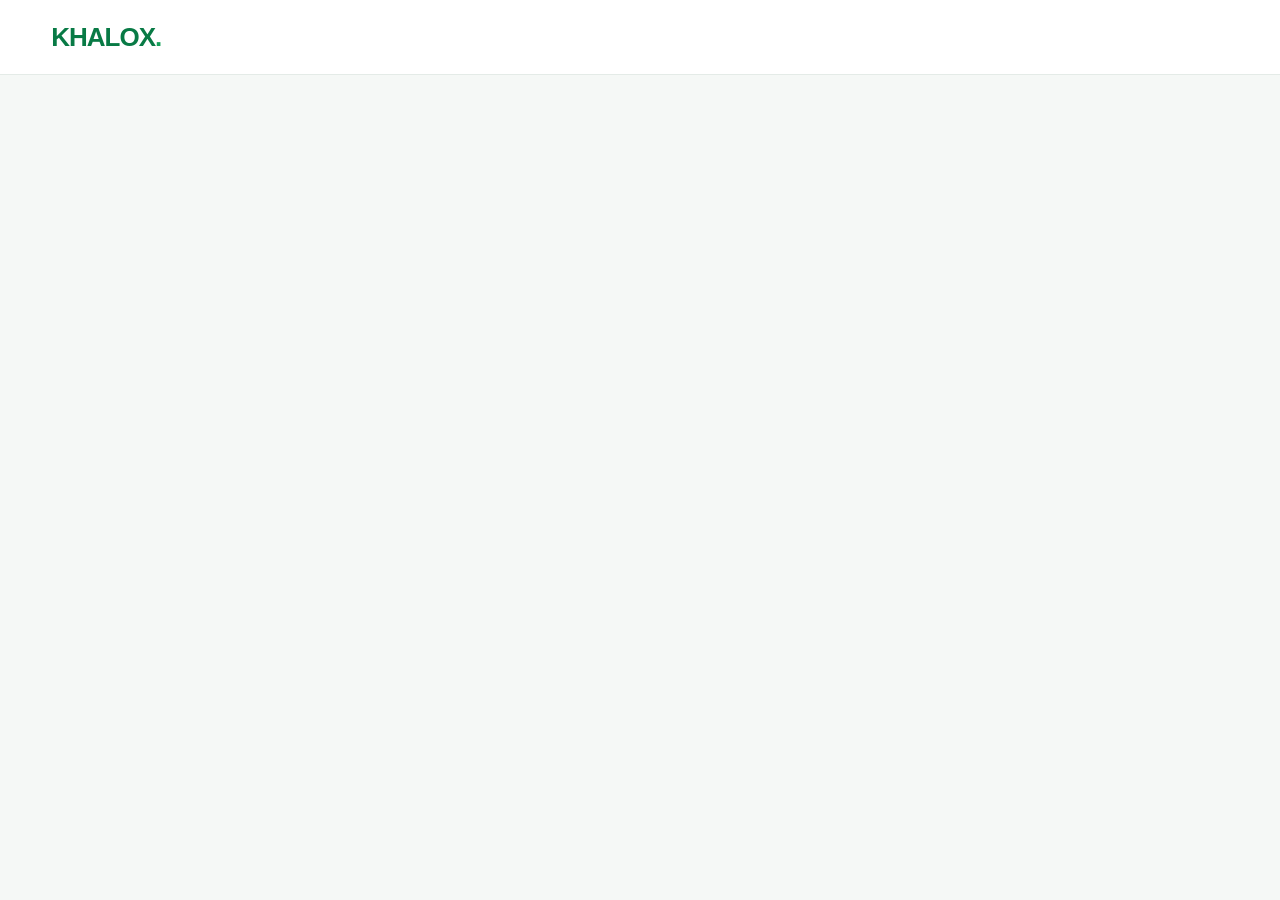
==== commit bc55c7f9: "Update dashboard.html" ====
--- a/dashboard.html
+++ b/dashboard.html
@@ -9,22 +9,28 @@
           content="width=device-width, initial-scale=1.0">
 
     <meta name="theme-color"
-          content="#0b7a45">
+          content="#087a45">
 
     <title>Khalox — Dashboard</title>
 
 
     <style>
 
-        /* =========================================
+        /* ==========================================
            KHALOX DASHBOARD
-           SELF-CONTAINED GREEN & WHITE DESIGN
-        ========================================= */
+           COMPLETE SELF-CONTAINED VERSION
+        ========================================== */
+
 
         * {
-            box-sizing: border-box;
             margin: 0;
             padding: 0;
+            box-sizing: border-box;
+        }
+
+
+        html {
+            scroll-behavior: smooth;
         }
 
 
@@ -35,7 +41,9 @@
                 sans-serif;
 
             background: #f5f8f6;
+
             color: #17221c;
+
             line-height: 1.5;
         }
 
@@ -46,102 +54,136 @@
         }
 
 
+        button,
+        input {
+            font-family: inherit;
+        }
+
+
         button {
-            font-family: inherit;
+            cursor: pointer;
         }
 
 
         .container {
             width: min(1180px, 92%);
-            margin: auto;
-        }
-
-
-        /* =========================================
+
+            margin: 0 auto;
+        }
+
+
+
+        /* ==========================================
            NAVBAR
-        ========================================= */
+        ========================================== */
+
 
         .navbar {
+            position: sticky;
+
+            top: 0;
+
+            z-index: 9999;
+
             background: #ffffff;
-            border-bottom: 1px solid #e7eee9;
-            position: sticky;
-            top: 0;
-            z-index: 1000;
+
+            border-bottom:
+                1px solid #e4ebe7;
         }
 
 
         .nav-inner {
-            min-height: 72px;
-
-            display: flex;
+            height: 74px;
+
+            display: flex;
+
             align-items: center;
+
             justify-content: space-between;
         }
 
 
         .logo {
-            font-size: 25px;
+            font-size: 26px;
+
             font-weight: 900;
+
             letter-spacing: -1px;
-            color: #0b7a45;
+
+            color: #087a45;
         }
 
 
         .logo span {
-            color: #19a463;
+            color: #15a15a;
         }
 
 
         #navLinks {
             display: flex;
+
             align-items: center;
+
             gap: 28px;
         }
 
 
         #navLinks a {
-            color: #34443b;
             font-size: 14px;
-            font-weight: 600;
+
+            font-weight: 700;
+
+            color: #425048;
+
+            transition: .2s;
         }
 
 
         #navLinks a:hover {
-            color: #0b7a45;
+            color: #087a45;
         }
 
 
         .menu-btn {
             display: none;
 
-            border: 1px solid #dbe7df;
+            width: 46px;
+
+            height: 46px;
+
+            border-radius: 13px;
+
+            border:
+                1px solid #dce7e1;
+
             background: #ffffff;
-            color: #0b7a45;
-
-            width: 44px;
-            height: 44px;
-
-            border-radius: 10px;
-
-            font-size: 22px;
-            cursor: pointer;
-        }
-
-
-        /* =========================================
-           DASHBOARD HEADER
-        ========================================= */
+
+            color: #087a45;
+
+            font-size: 24px;
+        }
+
+
+
+        /* ==========================================
+           MAIN
+        ========================================== */
+
 
         .dashboard {
-            padding: 45px 0 70px;
+            padding:
+                42px 0 80px;
         }
 
 
         .dashboard-header {
             display: flex;
+
             align-items: center;
+
             justify-content: space-between;
-            gap: 30px;
+
+            gap: 25px;
 
             margin-bottom: 30px;
         }
@@ -150,242 +192,298 @@
         .eyebrow {
             display: inline-block;
 
-            color: #0b7a45;
+            margin-bottom: 8px;
+
+            color: #087a45;
 
             font-size: 12px;
+
+            font-weight: 900;
+
+            letter-spacing: 1.5px;
+        }
+
+
+        .dashboard-header h1 {
+            font-size:
+                clamp(32px, 5vw, 48px);
+
+            line-height: 1.05;
+
+            letter-spacing: -1.5px;
+
+            margin-bottom: 12px;
+
+            color: #111a15;
+        }
+
+
+        .dashboard-header p {
+            color: #68756e;
+
+            font-size: 15px;
+        }
+
+
+
+        /* ==========================================
+           BUTTONS
+        ========================================== */
+
+
+        .btn {
+            min-height: 48px;
+
+            display: inline-flex;
+
+            align-items: center;
+
+            justify-content: center;
+
+            padding:
+                0 21px;
+
+            border-radius: 11px;
+
+            border: none;
+
+            font-size: 14px;
+
             font-weight: 800;
-
-            letter-spacing: 1.5px;
-
-            margin-bottom: 8px;
-        }
-
-
-        .dashboard-header h1 {
-            font-size: clamp(32px, 5vw, 48px);
-            line-height: 1.05;
-            margin-bottom: 12px;
-            color: #111b15;
-        }
-
-
-        .dashboard-header p {
-            color: #65736b;
-            font-size: 16px;
-        }
-
-
-        /* =========================================
-           BUTTONS
-        ========================================= */
-
-        .btn {
-            display: inline-flex;
-
-            align-items: center;
-            justify-content: center;
-
-            min-height: 48px;
-
-            padding: 0 22px;
-
-            border-radius: 11px;
-
-            font-weight: 800;
-            font-size: 14px;
-
-            border: none;
-            cursor: pointer;
         }
 
 
         .btn-primary {
-            background: #0b7a45;
             color: #ffffff;
-            box-shadow: 0 8px 20px rgba(11, 122, 69, .18);
+
+            background: #087a45;
+
+            box-shadow:
+                0 8px 20px
+                rgba(8,122,69,.18);
         }
 
 
         .btn-primary:hover {
-            background: #086238;
+            background: #066437;
         }
 
 
         .btn-secondary {
+            color: #087a45;
+
             background: #edf7f1;
-            color: #0b7a45;
-        }
-
-
-        /* =========================================
-           WALLET / STATS
-        ========================================= */
+
+            border:
+                1px solid #d9ebdf;
+        }
+
+
+
+        /* ==========================================
+           WALLET + STATS
+        ========================================== */
+
 
         .dashboard-grid {
             display: grid;
 
             grid-template-columns:
-                2fr
-                1fr
-                1fr;
+                2fr 1fr 1fr;
 
             gap: 18px;
 
-            margin-bottom: 48px;
+            margin-bottom: 50px;
         }
 
 
         .wallet-card {
-            min-height: 205px;
+            min-height: 215px;
 
             padding: 28px;
 
-            border-radius: 20px;
+            border-radius: 22px;
 
             color: #ffffff;
 
             background:
                 linear-gradient(
                     135deg,
-                    #075d34,
-                    #0b7a45 55%,
-                    #12a15b
+                    #075e35,
+                    #087a45 55%,
+                    #12a35d
                 );
 
             box-shadow:
-                0 18px 35px rgba(11, 122, 69, .18);
-
-            display: flex;
+                0 18px 40px
+                rgba(8,122,69,.18);
+
+            display: flex;
+
             flex-direction: column;
+
             justify-content: space-between;
         }
 
 
         .wallet-top {
             display: flex;
+
             justify-content: space-between;
-            gap: 20px;
+
+            gap: 15px;
+
+            color:
+                rgba(255,255,255,.82);
+
+            font-size: 12px;
+
+            font-weight: 700;
+        }
+
+
+        .wallet-label {
+            margin-bottom: 5px;
+        }
+
+
+        .wallet-balance {
+            font-size:
+                clamp(32px, 5vw, 45px);
+
+            font-weight: 900;
+
+            letter-spacing: -1.5px;
+        }
+
+
+        .wallet-bottom {
+            display: flex;
+
+            justify-content: space-between;
+
+            align-items: center;
+
+            gap: 15px;
 
             font-size: 13px;
-
-            color: rgba(255,255,255,.82);
-        }
-
-
-        .wallet-balance {
-            font-size: clamp(32px, 5vw, 43px);
-            font-weight: 900;
-            letter-spacing: -1px;
-        }
-
-
-        .wallet-bottom {
-            display: flex;
+        }
+
+
+        .wallet-bottom a {
+            font-weight: 800;
+
+            color: #ffffff;
+        }
+
+
+        .stat-card {
+            min-height: 215px;
+
+            padding: 24px;
+
+            border-radius: 20px;
+
+            background: #ffffff;
+
+            border:
+                1px solid #e2ebe5;
+
+            box-shadow:
+                0 8px 25px
+                rgba(20,50,30,.04);
+
+            display: flex;
+
+            flex-direction: column;
+        }
+
+
+        .stat-icon {
+            width: 48px;
+
+            height: 48px;
+
+            display: flex;
+
             align-items: center;
-            justify-content: space-between;
-            gap: 15px;
+
+            justify-content: center;
+
+            border-radius: 14px;
+
+            background: #edf8f1;
+
+            font-size: 22px;
+
+            margin-bottom: 18px;
+        }
+
+
+        .stat-card h3 {
+            font-size: 27px;
+
+            margin-bottom: 3px;
+
+            color: #17221c;
+        }
+
+
+        .stat-card p {
+            color: #68756e;
+
+            font-size: 14px;
+
+            margin-bottom: auto;
+        }
+
+
+        .stat-card a {
+            color: #087a45;
 
             font-size: 13px;
-        }
-
-
-        .wallet-bottom a {
-            color: #ffffff;
+
             font-weight: 800;
         }
 
 
-        .stat-card {
-            background: #ffffff;
-
-            border: 1px solid #e3ece6;
-
-            border-radius: 20px;
-
-            padding: 25px;
-
-            min-height: 205px;
-
-            box-shadow:
-                0 8px 25px rgba(20,50,30,.04);
-
-            display: flex;
-            flex-direction: column;
-        }
-
-
-        .stat-icon {
-            width: 46px;
-            height: 46px;
-
-            display: flex;
-            align-items: center;
-            justify-content: center;
-
-            background: #edf8f1;
-
-            border-radius: 13px;
-
-            font-size: 21px;
-
-            margin-bottom: 18px;
-        }
-
-
-        .stat-card h3 {
-            font-size: 26px;
+        .stat-note {
+            color: #8a958f;
+
+            font-size: 12px;
+        }
+
+
+
+        /* ==========================================
+           SECTIONS
+        ========================================== */
+
+
+        .dashboard-section {
+            margin-top: 50px;
+        }
+
+
+        .section-heading {
+            margin-bottom: 20px;
+        }
+
+
+        .section-heading h2 {
+            font-size: 28px;
+
+            line-height: 1.15;
+
             color: #17221c;
-            margin-bottom: 3px;
-        }
-
-
-        .stat-card p {
-            color: #65736b;
-            font-size: 14px;
-            margin-bottom: auto;
-        }
-
-
-        .stat-card a {
-            color: #0b7a45;
-            font-weight: 800;
-            font-size: 13px;
-        }
-
-
-        .stat-card > span:last-child {
-            color: #89958e;
-            font-size: 12px;
-        }
-
-
-        /* =========================================
-           SECTION
-        ========================================= */
-
-        .dashboard-section {
-            margin-top: 48px;
-        }
-
-
-        .section-heading {
-            display: flex;
-            align-items: end;
-            justify-content: space-between;
-
-            margin-bottom: 20px;
-        }
-
-
-        .section-heading h2 {
-            font-size: 27px;
-            color: #17221c;
-        }
-
-
-        /* =========================================
-           SERVICES
-        ========================================= */
+        }
+
+
+
+        /* ==========================================
+           SERVICE CARDS
+        ========================================== */
+
 
         .service-grid {
             display: grid;
@@ -398,18 +496,22 @@
 
 
         .service-link {
+            min-height: 155px;
+
+            padding: 22px;
+
             background: #ffffff;
 
-            border: 1px solid #e2ebe5;
+            border:
+                1px solid #e2ebe5;
 
             border-radius: 18px;
 
-            min-height: 160px;
-
-            padding: 23px;
-
-            display: flex;
+            display: flex;
+
             flex-direction: column;
+
+            justify-content: flex-start;
 
             transition:
                 transform .2s ease,
@@ -419,105 +521,126 @@
 
 
         .service-link:hover {
-            transform: translateY(-4px);
-
-            border-color: #9fd4b6;
+            transform:
+                translateY(-4px);
+
+            border-color:
+                #9fd3b5;
 
             box-shadow:
-                0 12px 30px rgba(20,60,35,.08);
+                0 12px 30px
+                rgba(20,60,35,.08);
         }
 
 
         .service-icon {
-            width: 48px;
-            height: 48px;
-
-            display: flex;
+            width: 47px;
+
+            height: 47px;
+
+            display: flex;
+
             align-items: center;
+
             justify-content: center;
 
+            border-radius: 13px;
+
             background: #edf8f1;
 
-            border-radius: 14px;
-
-            font-size: 22px;
-
-            margin-bottom: 18px;
+            font-size: 21px;
+
+            margin-bottom: 17px;
         }
 
 
         .service-link b {
+            font-size: 16px;
+
             color: #17221c;
-            font-size: 16px;
+
+            margin-bottom: 4px;
         }
 
 
         .service-link small {
-            color: #738078;
+            color: #718078;
+
             font-size: 13px;
-            margin-top: 4px;
-        }
-
-
-        /* =========================================
-           TRANSACTIONS
-        ========================================= */
+        }
+
+
+
+        /* ==========================================
+           TRANSACTION TABLE
+        ========================================== */
+
 
         .table-card {
             background: #ffffff;
 
-            border: 1px solid #e2ebe5;
+            border:
+                1px solid #e2ebe5;
 
             border-radius: 18px;
 
             overflow: hidden;
 
             box-shadow:
-                0 8px 25px rgba(20,50,30,.04);
+                0 8px 25px
+                rgba(20,50,30,.04);
         }
 
 
         .table-wrap {
             width: 100%;
+
             overflow-x: auto;
         }
 
 
         table {
             width: 100%;
-            border-collapse: collapse;
 
             min-width: 650px;
+
+            border-collapse:
+                collapse;
         }
 
 
         th {
+            padding:
+                16px 20px;
+
             text-align: left;
 
-            background: #f6faf7;
-
-            color: #68756d;
-
-            font-size: 12px;
-
-            text-transform: uppercase;
-
-            letter-spacing: .6px;
-
-            padding: 16px 20px;
-
-            border-bottom: 1px solid #e5ece7;
+            background: #f5faf7;
+
+            border-bottom:
+                1px solid #e4ece7;
+
+            color: #68756e;
+
+            font-size: 11px;
+
+            text-transform:
+                uppercase;
+
+            letter-spacing: .7px;
         }
 
 
         td {
-            padding: 17px 20px;
+            padding:
+                17px 20px;
+
+            border-bottom:
+                1px solid #edf1ee;
+
+            color: #3c4942;
 
             font-size: 14px;
-
-            color: #334039;
-
-            border-bottom: 1px solid #edf1ee;
         }
 
 
@@ -526,10 +649,20 @@
         }
 
 
+        .transaction-service {
+            font-weight: 800;
+
+            color: #17221c;
+        }
+
+
         .status {
             display: inline-flex;
 
-            padding: 6px 10px;
+            align-items: center;
+
+            padding:
+                6px 10px;
 
             border-radius: 30px;
 
@@ -540,25 +673,80 @@
 
 
         .status.success {
+            color: #08753f;
+
             background: #e9f8ef;
-            color: #08753f;
-        }
-
-
-        /* =========================================
+        }
+
+
+
+        /* ==========================================
+           EMPTY TRANSACTIONS
+        ========================================== */
+
+
+        .empty-state {
+            padding: 42px 20px;
+
+            text-align: center;
+
+            color: #7b8780;
+        }
+
+
+        .empty-icon {
+            width: 52px;
+
+            height: 52px;
+
+            display: flex;
+
+            align-items: center;
+
+            justify-content: center;
+
+            margin:
+                0 auto 12px;
+
+            border-radius: 15px;
+
+            background: #edf8f1;
+
+            font-size: 23px;
+        }
+
+
+        .empty-state strong {
+            display: block;
+
+            color: #35423b;
+
+            margin-bottom: 4px;
+        }
+
+
+        .empty-state span {
+            font-size: 13px;
+        }
+
+
+
+        /* ==========================================
            REFERRAL
-        ========================================= */
+        ========================================== */
+
 
         .referral-card {
-            margin-top: 45px;
+            margin-top: 50px;
+
+            padding: 28px;
 
             background: #ffffff;
 
-            border: 1px solid #e2ebe5;
+            border:
+                1px solid #e2ebe5;
 
             border-radius: 20px;
-
-            padding: 28px;
 
             display: flex;
 
@@ -572,12 +760,14 @@
 
         .referral-card h2 {
             font-size: 25px;
+
             margin-bottom: 5px;
         }
 
 
         .referral-card p {
-            color: #68756d;
+            color: #68756e;
+
             font-size: 14px;
         }
 
@@ -589,60 +779,65 @@
 
             gap: 10px;
 
+            padding: 7px 7px 7px 15px;
+
+            border:
+                1px solid #dce9e1;
+
             background: #f3f8f5;
 
-            border: 1px solid #dce9e1;
-
             border-radius: 12px;
-
-            padding: 7px 7px 7px 15px;
         }
 
 
         .referral-code span {
+            color: #087a45;
+
+            font-weight: 900;
+
+            font-size: 13px;
+        }
+
+
+        .referral-code button {
+            padding:
+                10px 14px;
+
+            border: none;
+
+            border-radius: 8px;
+
+            background: #087a45;
+
+            color: #ffffff;
+
+            font-size: 12px;
+
             font-weight: 800;
-            font-size: 13px;
-            color: #0b7a45;
-        }
-
-
-        .referral-code button {
-            border: none;
-
-            background: #0b7a45;
-
-            color: #ffffff;
-
-            padding: 10px 14px;
-
-            border-radius: 8px;
-
-            cursor: pointer;
-
-            font-size: 12px;
-
-            font-weight: 800;
-        }
-
-
-        /* =========================================
+        }
+
+
+
+        /* ==========================================
            ACCOUNT
-        ========================================= */
+        ========================================== */
+
 
         .account-card {
+            padding: 23px;
+
+            border:
+                1px solid #e2ebe5;
+
             background: #ffffff;
 
-            border: 1px solid #e2ebe5;
-
             border-radius: 18px;
 
-            padding: 22px;
-
-            display: flex;
+            display: flex;
+
+            align-items: center;
 
             justify-content: space-between;
-
-            align-items: center;
 
             gap: 20px;
         }
@@ -654,107 +849,65 @@
 
 
         .account-card p {
-            color: #68756d;
+            color: #68756e;
+
             font-size: 13px;
+
             margin-top: 5px;
         }
 
 
-        /* =========================================
+
+        /* ==========================================
            FOOTER
-        ========================================= */
+        ========================================== */
+
 
         .footer {
+            padding: 30px 0;
+
             background: #ffffff;
 
-            border-top: 1px solid #e3ebe6;
-
-            padding: 28px 0;
+            border-top:
+                1px solid #e3ebe6;
         }
 
 
         .footer-inner {
             display: flex;
 
+            align-items: center;
+
             justify-content: space-between;
 
-            align-items: center;
-
             gap: 20px;
         }
 
 
         .footer p {
-            color: #77827c;
+            color: #7a857f;
+
             font-size: 13px;
         }
 
 
-        /* =========================================
-           MOBILE
-        ========================================= */
-
-        @media (max-width: 850px) {
-
-            .menu-btn {
-                display: block;
-            }
-
-
-            #navLinks {
-                display: none;
-
-                position: absolute;
-
-                top: 72px;
-                left: 0;
-                right: 0;
-
-                background: #ffffff;
-
-                padding: 18px;
-
-                flex-direction: column;
-
-                align-items: stretch;
-
-                gap: 0;
-
-                border-bottom:
-                    1px solid #e5ece7;
-
-                box-shadow:
-                    0 12px 25px rgba(0,0,0,.08);
-            }
-
-
-            #navLinks a {
-                padding: 14px;
-
-                border-bottom:
-                    1px solid #edf1ee;
-            }
-
-
-            .dashboard {
-                padding-top: 30px;
-            }
-
-
-            .dashboard-header {
-                align-items: flex-start;
-
-                flex-direction: column;
-            }
-
-
-            .dashboard-header .btn {
-                width: 100%;
-            }
-
+
+        /* ==========================================
+           TABLET
+        ========================================== */
+
+
+        @media (max-width: 900px) {
 
             .dashboard-grid {
-                grid-template-columns: 1fr;
+                grid-template-columns:
+                    1fr 1fr;
+            }
+
+
+            .wallet-card {
+                grid-column:
+                    1 / -1;
             }
 
 
@@ -763,46 +916,279 @@
                     repeat(2, 1fr);
             }
 
+        }
+
+
+
+        /* ==========================================
+           MOBILE
+        ========================================== */
+
+
+        @media (max-width: 650px) {
+
+            .container {
+                width: 92%;
+            }
+
+
+            .nav-inner {
+                height: 68px;
+            }
+
+
+            .menu-btn {
+                display: block;
+            }
+
+
+            #navLinks {
+                display: none;
+
+                position: absolute;
+
+                top: 68px;
+
+                left: 0;
+
+                right: 0;
+
+                padding: 10px 4% 18px;
+
+                background: #ffffff;
+
+                border-bottom:
+                    1px solid #e5ece7;
+
+                box-shadow:
+                    0 15px 30px
+                    rgba(0,0,0,.08);
+
+                flex-direction: column;
+
+                align-items: stretch;
+
+                gap: 0;
+            }
+
+
+            #navLinks a {
+                padding: 14px 10px;
+
+                border-bottom:
+                    1px solid #edf1ee;
+            }
+
+
+            .dashboard {
+                padding:
+                    30px 0 60px;
+            }
+
+
+            .dashboard-header {
+                flex-direction: column;
+
+                align-items: stretch;
+
+                margin-bottom: 24px;
+            }
+
+
+            .dashboard-header h1 {
+                font-size: 35px;
+            }
+
+
+            .dashboard-header p {
+                font-size: 14px;
+            }
+
+
+            .dashboard-header .btn {
+                width: 100%;
+            }
+
+
+            .dashboard-grid {
+                grid-template-columns: 1fr;
+
+                gap: 13px;
+
+                margin-bottom: 35px;
+            }
+
+
+            .wallet-card {
+                grid-column: auto;
+
+                min-height: 190px;
+
+                padding: 22px;
+            }
+
+
+            .wallet-balance {
+                font-size: 34px;
+            }
+
+
+            .stat-card {
+                min-height: 145px;
+
+                padding: 20px;
+            }
+
+
+            .stat-icon {
+                width: 42px;
+
+                height: 42px;
+
+                margin-bottom: 12px;
+            }
+
+
+            .stat-card h3 {
+                font-size: 24px;
+            }
+
+
+            .dashboard-section {
+                margin-top: 35px;
+            }
+
+
+            .section-heading {
+                margin-bottom: 15px;
+            }
+
+
+            .section-heading h2 {
+                font-size: 24px;
+            }
+
+
+            /*
+              IMPORTANT:
+              Two service cards per row
+              on mobile.
+            */
+
+            .service-grid {
+                grid-template-columns:
+                    repeat(2, minmax(0, 1fr));
+
+                gap: 11px;
+            }
+
+
+            .service-link {
+                min-height: 135px;
+
+                padding: 16px;
+
+                border-radius: 16px;
+            }
+
+
+            .service-icon {
+                width: 40px;
+
+                height: 40px;
+
+                font-size: 18px;
+
+                margin-bottom: 12px;
+
+                border-radius: 11px;
+            }
+
+
+            .service-link b {
+                font-size: 14px;
+            }
+
+
+            .service-link small {
+                font-size: 11px;
+
+                line-height: 1.3;
+            }
+
+
+            .table-card {
+                border-radius: 15px;
+            }
+
 
             .referral-card {
                 flex-direction: column;
 
-                align-items: flex-start;
+                align-items: stretch;
+
+                padding: 22px;
+
+                margin-top: 35px;
+            }
+
+
+            .referral-card h2 {
+                font-size: 22px;
             }
 
 
             .referral-code {
                 width: 100%;
 
-                justify-content: space-between;
-            }
-
-        }
-
-
-        @media (max-width: 520px) {
-
-            .container {
-                width: 94%;
-            }
-
-
-            .dashboard-header h1 {
-                font-size: 35px;
-            }
-
-
-            .wallet-card {
-                padding: 23px;
-
-                min-height: 190px;
-            }
-
-
-            .wallet-balance {
-                font-size: 34px;
-            }
-
+                flex-direction: column;
+
+                align-items: stretch;
+
+                padding: 11px;
+            }
+
+
+            .referral-code span {
+                text-align: center;
+
+                padding: 5px;
+            }
+
+
+            .referral-code button {
+                width: 100%;
+            }
+
+
+            .account-card {
+                flex-direction: column;
+
+                align-items: stretch;
+            }
+
+
+            .account-card .btn {
+                width: 100%;
+            }
+
+
+            .footer-inner {
+                flex-direction: column;
+
+                align-items: flex-start;
+            }
+
+        }
+
+
+
+        /* ==========================================
+           VERY SMALL PHONES
+        ========================================== */
+
+
+        @media (max-width: 370px) {
 
             .service-grid {
                 grid-template-columns: 1fr;
@@ -810,52 +1196,12 @@
 
 
             .service-link {
-                min-height: 135px;
-            }
-
-
-            .section-heading h2 {
-                font-size: 23px;
-            }
-
-
-            .referral-code {
-                flex-direction: column;
-
-                align-items: stretch;
-
-                padding: 12px;
-            }
-
-
-            .referral-code span {
-                text-align: center;
-
-                padding: 6px;
-            }
-
-
-            .referral-code button {
-                width: 100%;
-            }
-
-
-            .account-card {
-                flex-direction: column;
-
-                align-items: stretch;
-            }
-
-
-            .account-card .btn {
-                width: 100%;
-            }
-
-
-            .footer-inner {
-                flex-direction: column;
-
-                align-items: flex-start;
+                min-height: 125px;
+            }
+
+
+            .wallet-balance {
+                font-size: 30px;
             }
 
         }
@@ -868,16 +1214,20 @@
 <body>
 
 
-<!-- =========================================
-     NAVBAR
-========================================= -->
+
+<!-- ==========================================
+     NAVIGATION
+========================================== -->
+
 
 <header class="navbar">
 
     <div class="container nav-inner">
 
-        <a href="index.html"
-           class="logo">
+
+        <a
+            href="index.html"
+            class="logo">
 
             KHALOX<span>.</span>
 
@@ -887,252 +1237,4 @@
         <button
             id="menuBtn"
             class="menu-btn"
-            type="button"
-            aria-label="Open menu">
-
-            ☰
-
-        </button>
-
-
-        <nav id="navLinks">
-
-            <a href="index.html">
-                Home
-            </a>
-
-            <a href="dashboard.html">
-                Dashboard
-            </a>
-
-            <a href="services/wallet.html">
-                Wallet
-            </a>
-
-            <a href="login.html">
-                Logout
-            </a>
-
-        </nav>
-
-    </div>
-
-</header>
-
-
-
-<!-- =========================================
-     MAIN DASHBOARD
-========================================= -->
-
-<main class="dashboard">
-
-<div class="container">
-
-
-    <!-- HEADER -->
-
-    <section class="dashboard-header">
-
-        <div>
-
-            <span class="eyebrow">
-                KHALOX DASHBOARD
-            </span>
-
-            <h1>
-                Welcome back 👋
-            </h1>
-
-            <p>
-                Manage your wallet, services and
-                transactions from one place.
-            </p>
-
-        </div>
-
-
-        <a
-            href="services/wallet.html"
-            class="btn btn-primary">
-
-            + Fund Wallet
-
-        </a>
-
-    </section>
-
-
-
-    <!-- =====================================
-         WALLET + STATS
-    ====================================== -->
-
-    <section class="dashboard-grid">
-
-
-        <!-- WALLET -->
-
-        <div class="wallet-card">
-
-            <div class="wallet-top">
-
-                <span>
-                    Available Balance
-                </span>
-
-                <span>
-                    KHALOX WALLET
-                </span>
-
-            </div>
-
-
-            <div class="wallet-balance">
-
-                <span data-wallet-balance>
-                    ₦125,500.00
-                </span>
-
-            </div>
-
-
-            <div class="wallet-bottom">
-
-                <span>
-                    Demo wallet
-                </span>
-
-                <a href="services/wallet.html">
-                    Manage wallet →
-                </a>
-
-            </div>
-
-        </div>
-
-
-
-        <!-- WALLET STAT -->
-
-        <div class="stat-card">
-
-            <span class="stat-icon">
-                💳
-            </span>
-
-            <h3>
-                Wallet
-            </h3>
-
-            <p>
-                Manage your funds
-            </p>
-
-            <a href="services/wallet.html">
-                Open Wallet →
-            </a>
-
-        </div>
-
-
-
-        <!-- TRANSACTION STAT -->
-
-        <div class="stat-card">
-
-            <span class="stat-icon">
-                📊
-            </span>
-
-            <h3 id="transactionCount">
-                0
-            </h3>
-
-            <p>
-                Transactions
-            </p>
-
-            <span>
-                This browser
-            </span>
-
-        </div>
-
-    </section>
-
-
-
-    <!-- =====================================
-         SERVICES
-    ====================================== -->
-
-    <section class="dashboard-section">
-
-        <div class="section-heading">
-
-            <div>
-
-                <span class="eyebrow">
-                    QUICK ACTIONS
-                </span>
-
-                <h2>
-                    Pay for services
-                </h2>
-
-            </div>
-
-        </div>
-
-
-        <div class="service-grid">
-
-
-            <a
-                href="services/data.html"
-                class="service-link">
-
-                <span class="service-icon">
-                    📱
-                </span>
-
-                <b>
-                    Data
-                </b>
-
-                <small>
-                    Buy data bundle
-                </small>
-
-            </a>
-
-
-
-            <a
-                href="services/airtime.html"
-                class="service-link">
-
-                <span class="service-icon">
-                    📞
-                </span>
-
-                <b>
-                    Airtime
-                </b>
-
-                <small>
-                    Buy airtime
-                </small>
-
-            </a>
-
-
-
-            <a
-                href="services/electricity.html"
-                class="service-link">
-
-                <span class="service-icon">
-                    ⚡
-       
+            t
